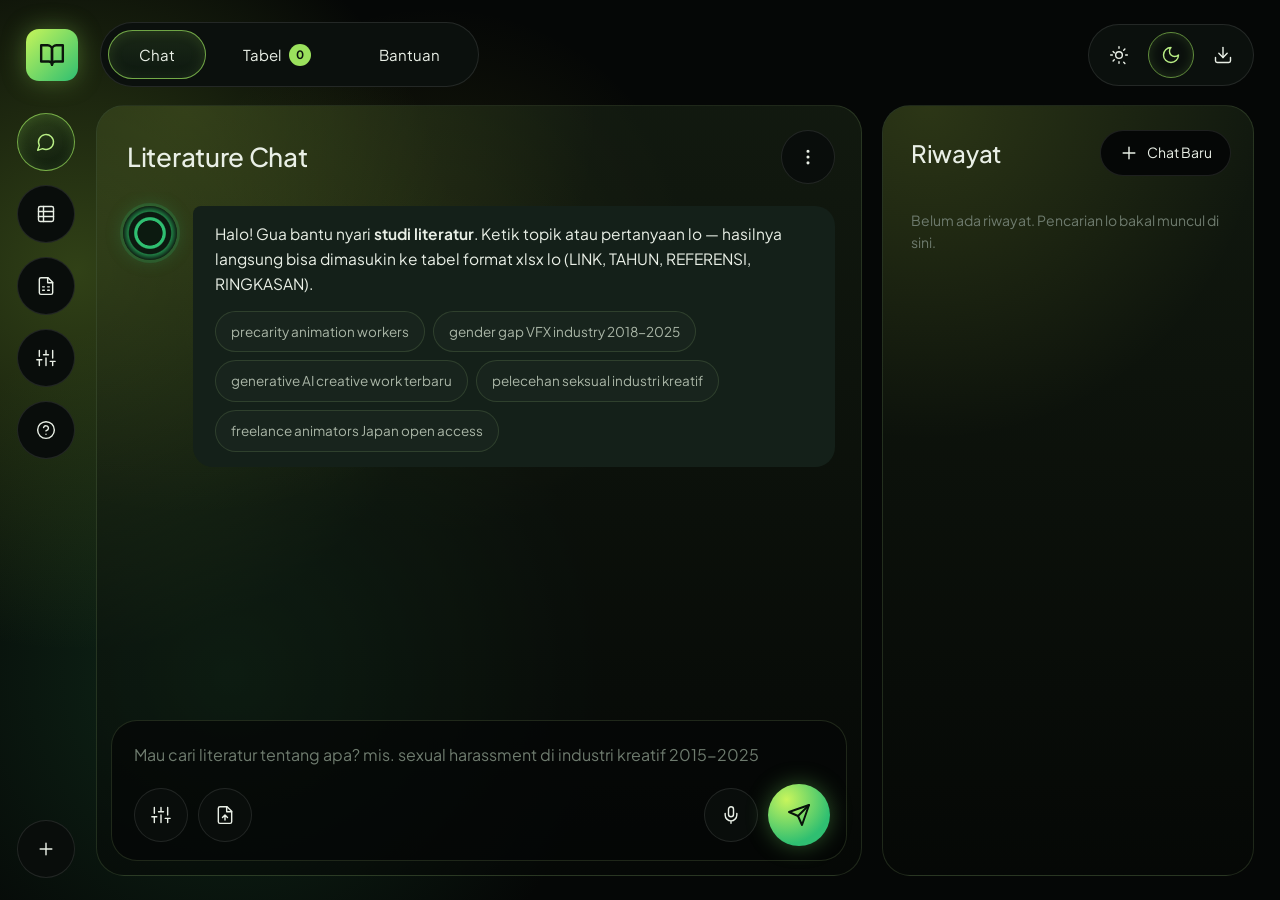
==== index.html @ fbb02810 "Literature Chat: pencari studi literatur ala chatbot Cari jurnal lewat OpenAlex/Crossref, auto-forma" ====
<!DOCTYPE html>
<html lang="id">
<head>
<meta charset="utf-8">
<meta name="viewport" content="width=device-width, initial-scale=1">
<title>Literature Chat</title>
<link rel="preconnect" href="https://fonts.googleapis.com">
<link rel="preconnect" href="https://fonts.gstatic.com" crossorigin>
<link href="https://fonts.googleapis.com/css2?family=Plus+Jakarta+Sans:wght@400;500;600;700&display=swap" rel="stylesheet">
<link rel="stylesheet" href="style.css">
</head>
<body>
<div class="frame">

  <!-- ===== top bar ===== -->
  <header class="top">
    <div class="logo" title="Literature Chat"><i data-i="book"></i></div>
    <nav class="pills">
      <button data-view="chat" class="on">Chat</button>
      <button data-view="tabel">Tabel <span class="badge" id="cnt">0</span></button>
      <button data-view="bantuan">Bantuan</button>
    </nav>
    <div class="tray">
      <button class="ib" id="lightBtn" title="Tema terang"><i data-i="sun"></i></button>
      <button class="ib" id="darkBtn" title="Tema gelap"><i data-i="moon"></i></button>
      <button class="ib only-narrow" id="histBtn" title="Riwayat"><i data-i="history"></i></button>
      <button class="ib hide-sm" id="topXlsx" title="Download tabel (.xlsx)"><i data-i="download"></i></button>
    </div>
  </header>

  <!-- ===== rail kiri ===== -->
  <aside class="rail">
    <button class="ib on" data-view="chat" title="Chat"><i data-i="chat"></i></button>
    <button class="ib" data-view="tabel" title="Tabel format xlsx"><i data-i="table"></i></button>
    <button class="ib" id="railXlsx" title="Download .xlsx"><i data-i="sheet"></i></button>
    <button class="ib" id="railFilter" title="Filter pencarian"><i data-i="sliders"></i></button>
    <button class="ib" data-view="bantuan" title="Bantuan"><i data-i="help"></i></button>
    <div class="grow"></div>
    <button class="ib" id="railNew" title="Chat baru"><i data-i="plus"></i></button>
  </aside>

  <!-- ===== CHAT ===== -->
  <section class="view view-chat on" id="view-chat">
    <div class="panel chat">
      <div class="phead">
        <h2>Literature Chat</h2>
        <button class="ib" id="menuBtn" title="Chat baru"><i data-i="more"></i></button>
      </div>
      <div class="msgs" id="msgs"></div>

      <div class="chatwrap">
        <div class="pop" id="pop" hidden>
          <h3>Filter pencarian</h3>
          <div class="grid2">
            <label class="fld"><span>Tahun dari</span><input type="number" id="y1" placeholder="mis. 2015" min="1800" max="2100"></label>
            <label class="fld"><span>Tahun s/d</span><input type="number" id="y2" placeholder="mis. 2026" min="1800" max="2100"></label>
            <label class="fld"><span>Urutkan</span>
              <select id="sort">
                <option value="relevance">Paling relevan</option>
                <option value="cited">Paling banyak disitasi</option>
                <option value="newest">Paling baru</option>
              </select></label>
            <label class="fld"><span>Sumber data</span>
              <select id="src">
                <option value="openalex">OpenAlex</option>
                <option value="crossref">Crossref</option>
              </select></label>
          </div>
          <label class="chk"><input type="checkbox" id="oaOnly"> Hanya open access (bisa dibaca gratis)</label>
          <label class="chk"><input type="checkbox" id="artOnly" checked> Hanya artikel jurnal</label>
          <label class="fld" style="margin-top:14px"><span>OpenAlex API key (opsional)</span>
            <input type="text" id="apiKey" placeholder="tempel key dari openalex.org/settings/api" autocomplete="off"></label>
          <p class="note">Filter ini jadi default. Lo juga bisa nulis langsung di chat, mis. “2018-2024”, “open access”, “terbaru”.</p>
        </div>

        <form class="composer" id="composer" autocomplete="off">
          <textarea id="input" rows="1" placeholder="Mau cari literatur tentang apa? mis. sexual harassment di industri kreatif 2015-2025"></textarea>
          <div class="crow">
            <button type="button" class="ib" id="filterBtn" title="Filter"><i data-i="sliders"></i></button>
            <button type="button" class="ib" id="importBtn" title="Impor entri dari file xlsx lama"><i data-i="upload"></i></button>
            <div class="chips" id="chips"></div>
            <button type="button" class="ib" id="micBtn" title="Ngomong (voice input)"><i data-i="mic"></i></button>
            <button type="submit" class="send" id="sendBtn" title="Kirim"><i data-i="send"></i></button>
          </div>
        </form>
      </div>
    </div>

    <aside class="panel history" id="history">
      <div class="phead">
        <h2>Riwayat</h2>
        <button class="newchat" id="newChatBtn"><i data-i="plus"></i> Chat Baru</button>
        <button class="ib sm only-narrow" id="histClose" title="Tutup" style="margin-left:6px"><i data-i="x"></i></button>
      </div>
      <div class="hlist" id="hlist"></div>
    </aside>
  </section>

  <!-- ===== TABEL ===== -->
  <section class="view view-tabel" id="view-tabel">
    <div class="panel">
      <div class="phead">
        <h2>Tabel format xlsx</h2>
        <span class="sub">NO · LINK · TAHUN · REFERENSI · RINGKASAN</span>
      </div>
      <div class="tbar">
        <label class="fld"><span>Format referensi</span>
          <select id="style">
            <option value="apa">APA 7</option>
            <option value="ieee">IEEE</option>
            <option value="mla">MLA 9</option>
            <option value="harvard">Harvard</option>
            <option value="vancouver">Vancouver</option>
          </select></label>
        <label class="fld"><span>Urutan baris</span>
          <select id="sortTable">
            <option value="added">Urutan ditambahkan</option>
            <option value="az">Alfabetis penulis</option>
            <option value="year">Tahun terbaru</option>
          </select></label>
        <div class="sp"></div>
        <button class="pbtn go" id="xlsxBtn"><i data-i="download"></i> Download .xlsx</button>
        <button class="pbtn" id="tsvBtn"><i data-i="copy"></i> Copy ke Excel</button>
        <button class="pbtn" id="csvBtn">CSV</button>
        <button class="pbtn" id="docBtn">Word</button>
        <button class="pbtn danger" id="clearBtn"><i data-i="trash"></i> Kosongkan</button>
      </div>
      <div class="stats" id="tStats"></div>
      <div class="tscroll">
        <div class="tablewrap" id="tableWrap"></div>
        <div class="secth"><h3>Daftar pustaka</h3><div class="ln"></div>
          <button class="pbtn" id="copyBiblioBtn"><i data-i="copy"></i> Copy</button></div>
        <div class="biblio" id="biblio"></div>
      </div>
    </div>
  </section>

  <!-- ===== BANTUAN ===== -->
  <section class="view view-bantuan" id="view-bantuan">
    <div class="panel">
      <div class="phead"><h2>Cara pakai</h2></div>
      <div class="help">
        <h3>1. Tanya kayak ngobrol</h3>
        <p>Ketik topik di chat. Bot nyari jurnal beneran di OpenAlex / Crossref dan nampilin hasilnya sebagai kartu.</p>
        <ul>
          <li><code>precarity animation workers</code></li>
          <li><code>gender gap VFX industry 2018-2025 open access</code></li>
          <li><code>generative AI creative work terbaru</code></li>
          <li><code>sexual harassment creative industries paling banyak disitasi</code></li>
        </ul>
        <h3>2. Filter langsung di kalimat</h3>
        <ul>
          <li>Tahun: <code>2018-2024</code>, <code>dari 2015</code>, <code>sebelum 2020</code>, <code>5 tahun terakhir</code></li>
          <li>Akses: <code>open access</code> / <code>gratis</code></li>
          <li>Urutan: <code>terbaru</code>, <code>paling banyak disitasi</code> / <code>populer</code></li>
          <li>Sumber: <code>pakai crossref</code></li>
        </ul>
        <h3>3. Masukin ke tabel</h3>
        <p>Klik <b>+ Tabel</b> di kartu, atau ikon “tambah semua” di bawah balasan bot. Tabel otomatis berformat kolom xlsx lo (NO, LINK, TAHUN, REFERENSI, RINGKASAN). RINGKASAN diisi draft dari abstrak (masih bahasa Inggris) — klik selnya buat edit.</p>
        <h3>4. Export</h3>
        <p>Tab <b>Tabel</b> → <b>Download .xlsx</b>, atau <b>Copy ke Excel</b> lalu paste ke file lama lo. Bisa juga ketik <code>download</code> di chat.</p>
        <h3>Catatan</h3>
        <p>Kata kunci bahasa Inggris biasanya dapet hasil jauh lebih banyak. Semua data (tabel &amp; riwayat) disimpan di browser ini saja.</p>
      </div>
    </div>
  </section>
</div>

<div id="modalRoot"></div>
<script src="core.js"></script>
<script src="ui.js"></script>
</body>
</html>
---- style.css ----
/* ================= tema ================= */
:root {
  --page: #33493b;
  --frame: #050706;
  --bezel: rgba(255, 255, 255, .13);
  --ink: #e9efe6;
  --ink-2: #aab6a7;
  --ink-3: #6e7b6e;
  --line: rgba(170, 210, 130, .16);
  --line-2: rgba(255, 255, 255, .1);
  --panel: linear-gradient(180deg, rgba(28, 40, 24, .55), rgba(6, 9, 7, .55));
  --surface: #0b100d;
  --surface-2: #121a15;
  --bubble-bot: #142019;
  --bubble-user: linear-gradient(95deg, #2c5c3a 0%, #4d5e22 100%);
  --bubble-user-ink: #eaf3e3;
  --btn: #090d0b;
  --accent: #9be15d;
  --accent-2: #2fbf71;
  --accent-ink: #b9ee85;
  --glow-1: rgba(120, 160, 50, .38);
  --glow-2: rgba(40, 120, 70, .30);
  --warn: #e0b46a;
  --danger: #e2786c;
  --shadow: 0 30px 80px rgba(0, 0, 0, .45);
  --font: "Plus Jakarta Sans", "Segoe UI", -apple-system, Roboto, sans-serif;
  --mono: ui-monospace, "Cascadia Mono", Consolas, monospace;
  color-scheme: dark;
}
:root[data-theme="light"] {
  --page: #c9d8c8;
  --frame: #f3f6f1;
  --bezel: rgba(255, 255, 255, .7);
  --ink: #17211a;
  --ink-2: #4f5d51;
  --ink-3: #85918a;
  --line: rgba(60, 110, 50, .16);
  --line-2: rgba(0, 0, 0, .09);
  --panel: linear-gradient(180deg, rgba(232, 242, 222, .9), rgba(255, 255, 255, .85));
  --surface: #ffffff;
  --surface-2: #eef3ea;
  --bubble-bot: #e7efe2;
  --bubble-user: linear-gradient(95deg, #2f6b42 0%, #5d6f22 100%);
  --bubble-user-ink: #f4fbef;
  --btn: #ffffff;
  --accent: #4f9b1c;
  --accent-2: #1f9a58;
  --accent-ink: #3c7d14;
  --glow-1: rgba(160, 200, 90, .35);
  --glow-2: rgba(80, 170, 110, .22);
  --shadow: 0 30px 80px rgba(30, 60, 30, .18);
  color-scheme: light;
}

* { box-sizing: border-box; }
html, body { margin: 0; height: 100%; }
body {
  font-family: var(--font); color: var(--ink); font-size: 15px; line-height: 1.55;
  -webkit-font-smoothing: antialiased;
  background:
    repeating-linear-gradient(90deg, rgba(255,255,255,.035) 0 90px, transparent 90px 180px),
    radial-gradient(circle at 20% 0%, #6e8f5c 0%, transparent 45%),
    radial-gradient(circle at 90% 100%, #6f9a83 0%, transparent 45%),
    var(--page);
  overflow: hidden;
}
button { font: inherit; color: inherit; }
a { color: var(--accent-ink); }
svg.i { width: 20px; height: 20px; fill: none; stroke: currentColor; stroke-width: 1.7; stroke-linecap: round; stroke-linejoin: round; flex: none; }

/* ================= frame ================= */
.frame {
  position: relative; margin: 0; width: 100%; height: 100vh; height: 100dvh;
  background: var(--frame); overflow: hidden;
  display: grid; grid-template-columns: 92px minmax(0, 1fr); grid-template-rows: auto minmax(0, 1fr);
}
.frame::before {
  content: ""; position: absolute; inset: 0; pointer-events: none;
  background:
    radial-gradient(circle at 6% 30%, var(--glow-1), transparent 28%),
    radial-gradient(circle at 18% 75%, var(--glow-2), transparent 30%),
    radial-gradient(circle at 34% 30%, rgba(150, 160, 40, .14), transparent 25%);
}
.frame > * { position: relative; }

/* ================= top bar ================= */
.top { grid-column: 1 / -1; display: flex; align-items: center; gap: 22px; padding: 22px 26px 18px 22px; }
.logo {
  width: 52px; height: 52px; border-radius: 13px; display: grid; place-items: center; margin-left: 4px;
  background: linear-gradient(135deg, #c6f55a, #2fbf71); color: #0b140c; flex: none;
  box-shadow: 0 0 24px rgba(155, 225, 93, .35);
}
.logo svg.i { width: 26px; height: 26px; stroke-width: 2.2; }
.pills, .tray {
  display: flex; gap: 6px; padding: 7px; border-radius: 99px;
  background: var(--surface); border: 1px solid var(--line-2);
}
.pills button {
  border: 1px solid transparent; background: transparent; cursor: pointer;
  padding: 12px 30px; border-radius: 99px; color: var(--ink); font-size: 15px; display: flex; align-items: center; gap: 8px;
}
.pills button:hover { background: var(--surface-2); }
.pills button.on {
  border-color: color-mix(in srgb, var(--accent) 70%, transparent);
  background: linear-gradient(180deg, rgba(120, 190, 80, .14), rgba(40, 90, 50, .1));
  box-shadow: inset 0 0 14px rgba(155, 225, 93, .12);
}
.badge {
  min-width: 22px; height: 22px; padding: 0 6px; border-radius: 99px; font-size: 11.5px; font-weight: 700;
  display: inline-grid; place-items: center; background: var(--accent); color: #0b140c;
}
.tray { margin-left: auto; }
.ib {
  width: 46px; height: 46px; border-radius: 50%; display: grid; place-items: center; cursor: pointer;
  border: 1px solid var(--line-2); background: var(--btn); color: var(--ink); transition: .15s;
}
.ib:hover { border-color: color-mix(in srgb, var(--accent) 55%, transparent); color: var(--accent-ink); }
.ib.on { border-color: color-mix(in srgb, var(--accent) 70%, transparent); color: var(--accent-ink); box-shadow: inset 0 0 12px rgba(155,225,93,.15); }
.tray .ib { border-color: transparent; background: transparent; }
.tray .ib.on { border-color: color-mix(in srgb, var(--accent) 60%, transparent); }
.ib.sm { width: 40px; height: 40px; }
.ib.sm svg.i { width: 18px; height: 18px; }
.only-narrow { display: none !important; }

/* ================= rail ================= */
.rail { display: flex; flex-direction: column; align-items: center; gap: 14px; padding: 8px 0 22px; }
.rail .ib { width: 58px; height: 58px; }
.rail .ib.on { background: linear-gradient(160deg, rgba(120, 190, 80, .18), rgba(10, 20, 12, .9)); }
.rail .grow { flex: 1; }

/* ================= views ================= */
.view { display: none; min-height: 0; padding: 0 26px 24px 4px; }
.view.on { display: grid; }
.view-chat { grid-template-columns: minmax(0, 1fr) 372px; gap: 20px; }
.view-tabel, .view-bantuan { grid-template-columns: minmax(0, 1fr); }

.panel {
  min-height: 0; display: flex; flex-direction: column; border-radius: 28px;
  border: 1px solid var(--line); background: var(--panel); position: relative; overflow: hidden;
}
.panel::before {
  content: ""; position: absolute; inset: 0; pointer-events: none;
  background: radial-gradient(circle at 12% 0%, rgba(150, 170, 50, .2), transparent 40%);
}
.panel > * { position: relative; }
.phead { display: flex; align-items: center; gap: 12px; padding: 24px 26px 8px 30px; }
.phead h2 { margin: 0; font-size: 26px; font-weight: 500; letter-spacing: -.3px; }
.phead .sub { color: var(--ink-3); font-size: 13px; }
.phead .ib { margin-left: auto; width: 54px; height: 54px; }

/* ================= chat ================= */
.msgs { flex: 1; min-height: 0; overflow-y: auto; padding: 14px 26px 20px 26px; scroll-behavior: smooth; }
.msgs::-webkit-scrollbar, .hlist::-webkit-scrollbar, .tscroll::-webkit-scrollbar { width: 8px; }
.msgs::-webkit-scrollbar-thumb, .hlist::-webkit-scrollbar-thumb, .tscroll::-webkit-scrollbar-thumb { background: var(--line-2); border-radius: 9px; }

.m { display: flex; gap: 16px; margin: 0 0 26px; align-items: flex-start; }
.m.user { justify-content: flex-end; }
.ava {
  width: 54px; height: 54px; border-radius: 50%; flex: none; display: grid; place-items: center;
  background: radial-gradient(circle, #0c1a10 32%, #2fbf71 34%, #2fbf71 40%, #0c1a10 43%, #0c1a10 54%, #1f7a42 57%, #0f2416 70%);
  box-shadow: 0 0 0 3px rgba(47, 191, 113, .18), 0 0 18px rgba(47, 191, 113, .25);
}
.ava.me { background: linear-gradient(135deg, #3c6b47, #6b7a2a); box-shadow: 0 0 0 3px rgba(155,225,93,.18); color: #eef6e6; }
.ava.me svg.i { width: 24px; height: 24px; }
.body { min-width: 0; max-width: min(820px, 100%); }
.m.user .body { display: flex; justify-content: flex-end; }
.bub { padding: 15px 22px; border-radius: 20px; font-size: 15.5px; line-height: 1.62; }
.m.bot .bub { background: var(--bubble-bot); color: var(--ink); border-top-left-radius: 8px; }
.m.user .bub { background: var(--bubble-user); color: var(--bubble-user-ink); border-top-right-radius: 8px; max-width: 640px; }
.bub b { font-weight: 650; }
.bub .fl { display: flex; flex-wrap: wrap; gap: 6px; margin-top: 10px; }
.tag {
  display: inline-flex; align-items: center; gap: 5px; padding: 3px 10px; border-radius: 99px; font-size: 12px;
  border: 1px solid var(--line-2); color: var(--ink-2); background: rgba(255,255,255,.03); white-space: nowrap;
}
.tag.g { color: var(--accent-ink); border-color: color-mix(in srgb, var(--accent) 35%, transparent); }
.tag.w { color: var(--warn); border-color: color-mix(in srgb, var(--warn) 35%, transparent); }

.acts { display: flex; gap: 10px; margin-top: 14px; flex-wrap: wrap; }
.acts .ib { width: 46px; height: 46px; }

.sugg { display: flex; flex-wrap: wrap; gap: 8px; margin-top: 14px; }
.sugg button {
  border: 1px solid var(--line); background: rgba(255,255,255,.02); color: var(--ink-2); cursor: pointer;
  padding: 9px 15px; border-radius: 99px; font-size: 13.5px; text-align: left;
}
.sugg button:hover { color: var(--accent-ink); border-color: color-mix(in srgb, var(--accent) 50%, transparent); }

.dots { display: inline-flex; gap: 5px; padding: 4px 0; }
.dots i { width: 8px; height: 8px; border-radius: 50%; background: var(--accent); opacity: .3; animation: blink 1.2s infinite; }
.dots i:nth-child(2) { animation-delay: .2s; } .dots i:nth-child(3) { animation-delay: .4s; }
@keyframes blink { 40% { opacity: 1; transform: translateY(-3px); } }

/* kartu jurnal */
.cards { display: flex; flex-direction: column; gap: 10px; margin-top: 12px; }
.card {
  border: 1px solid var(--line); border-radius: 18px; padding: 15px 18px 14px;
  background: color-mix(in srgb, var(--surface) 75%, transparent);
  display: grid; grid-template-columns: 30px minmax(0, 1fr); gap: 4px 12px;
}
.card .n { color: var(--ink-3); font-size: 13px; font-variant-numeric: tabular-nums; padding-top: 2px; }
.card h4 { margin: 0; font-size: 15.5px; font-weight: 600; line-height: 1.4; }
.card h4 a { color: var(--ink); text-decoration: none; }
.card h4 a:hover { color: var(--accent-ink); }
.card .meta { grid-column: 2; font-size: 13px; color: var(--ink-2); }
.card .meta em { font-style: normal; color: var(--ink); }
.card .row { grid-column: 2; display: flex; flex-wrap: wrap; gap: 6px; margin-top: 6px; align-items: center; }
.card .abs { grid-column: 2; font-size: 13.5px; color: var(--ink-2); margin: 6px 0 0; cursor: pointer; }
.card .abs.clamp { display: -webkit-box; -webkit-line-clamp: 2; -webkit-box-orient: vertical; overflow: hidden; }
.card .cbtns { grid-column: 2; display: flex; gap: 8px; margin-top: 10px; flex-wrap: wrap; }

.pbtn {
  display: inline-flex; align-items: center; gap: 7px; cursor: pointer; white-space: nowrap;
  border: 1px solid var(--line-2); background: var(--btn); color: var(--ink);
  padding: 8px 14px; border-radius: 99px; font-size: 13px; font-weight: 500;
}
.pbtn svg.i { width: 16px; height: 16px; }
.pbtn:hover:not(:disabled) { border-color: color-mix(in srgb, var(--accent) 55%, transparent); color: var(--accent-ink); }
.pbtn.go { background: linear-gradient(135deg, #b6f04a, #2fbf71); color: #0a140c; border-color: transparent; font-weight: 650; }
.pbtn.go:hover:not(:disabled) { color: #0a140c; filter: brightness(1.06); }
.pbtn.done { color: var(--accent-ink); border-color: color-mix(in srgb, var(--accent) 40%, transparent); }
.pbtn:disabled { opacity: .55; cursor: default; }
.pbtn.danger { color: var(--danger); }
.more { margin-top: 10px; }

/* ================= composer ================= */
.composer {
  margin: 0 14px 14px; border: 1px solid var(--line); border-radius: 26px;
  background: color-mix(in srgb, var(--frame) 70%, transparent); padding: 16px 16px 14px 22px;
}
.composer textarea {
  width: 100%; resize: none; border: 0; outline: 0; background: transparent; color: var(--ink);
  font: inherit; font-size: 16px; line-height: 1.5; min-height: 28px; max-height: 160px; padding: 6px 0 0;
}
.composer textarea::placeholder { color: var(--ink-3); }
.crow { display: flex; align-items: center; gap: 10px; margin-top: 12px; }
.crow .ib { width: 54px; height: 54px; }
.crow .chips { display: flex; gap: 6px; flex-wrap: wrap; min-width: 0; flex: 1; }
.send {
  width: 62px; height: 62px; border-radius: 50%; border: 0; cursor: pointer; display: grid; place-items: center;
  background: radial-gradient(circle at 30% 25%, #c8f55c, #2fbf71 70%); color: #08130b;
  box-shadow: 0 0 22px rgba(120, 220, 100, .35);
}
.send svg.i { width: 24px; height: 24px; stroke-width: 2; }
.send:disabled { opacity: .5; cursor: default; }
.ib.rec { color: #fff; background: #b8463a; border-color: #b8463a; animation: pulse 1.2s infinite; }
@keyframes pulse { 50% { box-shadow: 0 0 0 8px rgba(184, 70, 58, .2); } }

/* popover filter */
.pop {
  position: absolute; bottom: calc(100% + 10px); left: 14px; width: min(460px, calc(100% - 28px)); z-index: 30;
  background: var(--surface); border: 1px solid var(--line); border-radius: 20px; padding: 18px; box-shadow: var(--shadow);
}
.pop h3 { margin: 0 0 12px; font-size: 15px; font-weight: 600; }
.grid2 { display: grid; grid-template-columns: 1fr 1fr; gap: 12px; }
.fld { display: flex; flex-direction: column; gap: 5px; }
.fld > span { font-size: 11.5px; font-weight: 600; letter-spacing: .05em; text-transform: uppercase; color: var(--ink-3); }
.chk { display: flex; align-items: center; gap: 8px; font-size: 14px; color: var(--ink-2); margin-top: 10px; cursor: pointer; }
.chk input { accent-color: var(--accent-2); width: 16px; height: 16px; }
input[type="text"], input[type="number"], select, .modal textarea {
  width: 100%; padding: 10px 12px; border-radius: 12px; border: 1px solid var(--line-2);
  background: var(--frame); color: var(--ink); font: inherit; font-size: 14px;
}
input:focus, select:focus, .modal textarea:focus { outline: 2px solid color-mix(in srgb, var(--accent) 60%, transparent); outline-offset: -1px; }
.note { font-size: 12.5px; color: var(--ink-3); margin: 8px 0 0; }
.chatwrap { position: relative; }

/* ================= riwayat ================= */
.history .phead { padding: 24px 22px 8px 28px; }
.history .phead h2 { font-size: 24px; }
.newchat {
  margin-left: auto; display: inline-flex; align-items: center; gap: 8px; cursor: pointer; white-space: nowrap;
  border: 1px solid var(--line-2); background: var(--frame); color: var(--ink); padding: 11px 18px; border-radius: 99px; font-size: 14px;
}
.newchat:hover { border-color: color-mix(in srgb, var(--accent) 55%, transparent); }
.hlist { flex: 1; min-height: 0; overflow-y: auto; padding: 6px 22px 22px 28px; }
.hgroup { color: var(--ink-2); font-size: 15px; margin: 18px 0 12px; }
.hitem {
  width: 100%; display: flex; align-items: center; gap: 14px; text-align: left; cursor: pointer;
  border: 1px solid var(--line); background: color-mix(in srgb, var(--surface) 60%, transparent);
  border-radius: 20px; padding: 14px 16px; margin-bottom: 10px; color: var(--ink);
}
.hitem:hover, .hitem.on { border-color: color-mix(in srgb, var(--accent) 45%, transparent); background: linear-gradient(90deg, rgba(120,190,80,.1), transparent); }
.hitem .hic { width: 40px; height: 40px; border-radius: 50%; display: grid; place-items: center; border: 1px solid var(--line-2); flex: none; }
.hitem .hic svg.i { width: 18px; height: 18px; }
.hitem .ht { min-width: 0; flex: 1; }
.hitem .ht div { white-space: nowrap; overflow: hidden; text-overflow: ellipsis; font-size: 14.5px; }
.hitem .ht small { color: var(--ink-3); font-size: 12px; }
.hitem .hdel { opacity: 0; border: 0; background: transparent; cursor: pointer; color: var(--ink-3); padding: 4px; }
.hitem:hover .hdel { opacity: 1; }
.hitem .hdel:hover { color: var(--danger); }
.hempty { color: var(--ink-3); font-size: 14px; padding: 20px 0; }

/* ================= tabel ================= */
.tbar { display: flex; flex-wrap: wrap; align-items: flex-end; gap: 10px; padding: 6px 28px 14px 30px; }
.tbar .fld { width: 170px; }
.tbar .sp { flex: 1; }
.stats { display: grid; grid-template-columns: repeat(5, minmax(0, 1fr)); gap: 10px; padding: 0 28px 14px 30px; }
.stat { border: 1px solid var(--line); border-radius: 16px; padding: 12px 16px; background: color-mix(in srgb, var(--surface) 60%, transparent); }
.stat .v { font-size: 22px; font-weight: 650; font-variant-numeric: tabular-nums; }
.stat .k { font-size: 12px; color: var(--ink-3); }
.tscroll { flex: 1; min-height: 0; overflow: auto; padding: 0 28px 24px 30px; }
.tablewrap { border: 1px solid var(--line); border-radius: 18px; overflow: auto; background: color-mix(in srgb, var(--surface) 70%, transparent); }
table { border-collapse: collapse; width: 100%; font-size: 13.5px; }
th, td { text-align: left; padding: 11px 14px; border-bottom: 1px solid var(--line-2); vertical-align: top; }
th { font-size: 11.5px; letter-spacing: .06em; color: var(--ink-3); font-weight: 600; background: var(--surface-2); position: sticky; top: 0; z-index: 1; }
tr:last-child td { border-bottom: 0; }
tbody tr:hover { background: rgba(155, 225, 93, .04); }
td.num { color: var(--ink-3); width: 40px; }
.cellref { max-width: 440px; }
.cellsum { max-width: 460px; color: var(--ink-2); }
.trunc3 { display: -webkit-box; -webkit-line-clamp: 3; -webkit-box-orient: vertical; overflow: hidden; }
td a { color: var(--accent-ink); text-decoration: none; }
button.btn { border: 1px solid var(--line-2); background: var(--btn); color: var(--ink); border-radius: 99px; padding: 5px 11px; cursor: pointer; }
button.btn.danger { color: var(--danger); }
.secth { display: flex; align-items: center; gap: 12px; margin: 22px 0 12px; }
.secth h3 { margin: 0; font-size: 17px; font-weight: 600; }
.secth .ln { flex: 1; height: 1px; background: var(--line); }
.secth .muted { font-size: 12.5px; color: var(--ink-3); }
.biblio { border: 1px solid var(--line); border-radius: 18px; padding: 18px 22px; background: color-mix(in srgb, var(--surface) 70%, transparent); }
.biblio ol { margin: 0; padding: 0; list-style: none; counter-reset: b; }
.biblio li { padding-left: 2.2em; text-indent: -2.2em; margin-bottom: 11px; font-size: 14px; }
.biblio.numbered li { counter-increment: b; }
.biblio.numbered li::before { content: "[" counter(b) "] "; color: var(--ink-3); }
.empty { text-align: center; padding: 46px 20px; color: var(--ink-3); }
.empty h3 { color: var(--ink-2); font-weight: 500; margin: 0 0 6px; }
.muted { color: var(--ink-3); }

/* ================= bantuan ================= */
.help { overflow-y: auto; padding: 6px 30px 30px; max-width: 860px; }
.help h3 { font-size: 17px; margin: 24px 0 8px; font-weight: 600; }
.help p, .help li { color: var(--ink-2); }
.help code { font-family: var(--mono); font-size: 13px; background: var(--surface-2); padding: 2px 7px; border-radius: 6px; color: var(--ink); }

/* ================= modal & toast ================= */
.backdrop { position: fixed; inset: 0; background: rgba(0, 0, 0, .55); display: flex; align-items: flex-start; justify-content: center; padding: 50px 16px; z-index: 100; overflow-y: auto; }
.modal { background: var(--surface); border: 1px solid var(--line); border-radius: 22px; width: 100%; max-width: 680px; padding: 22px; }
.modal h2 { margin: 0 0 14px; font-size: 18px; font-weight: 600; }
.modal .fld { margin-bottom: 12px; }
.modal label.fl { font-size: 11.5px; font-weight: 600; letter-spacing: .05em; text-transform: uppercase; color: var(--ink-3); }
.modal textarea { min-height: 170px; resize: vertical; line-height: 1.5; }
.modal-acts { display: flex; gap: 8px; justify-content: flex-end; margin-top: 16px; }
.modal .btn { padding: 9px 16px; }
.modal .btn.primary { background: linear-gradient(135deg, #b6f04a, #2fbf71); color: #0a140c; border-color: transparent; font-weight: 650; }
.toast {
  position: fixed; bottom: 40px; left: 50%; transform: translateX(-50%); z-index: 200;
  background: var(--ink); color: var(--frame); padding: 11px 20px; border-radius: 99px; font-size: 14px; font-weight: 500;
  box-shadow: 0 8px 26px rgba(0, 0, 0, .35);
}

/* ================= responsif ================= */
@media (max-width: 1180px) {
  .view-chat { grid-template-columns: minmax(0, 1fr); }
  .history { display: none; }
  .history.open {
    display: flex; position: fixed; z-index: 60; right: 14px; top: 14px; bottom: 14px; width: min(380px, calc(100vw - 28px));
    background: var(--frame); box-shadow: var(--shadow);
  }
  .only-narrow { display: grid !important; }
  .stats { grid-template-columns: repeat(3, minmax(0, 1fr)); }
}
@media (max-width: 760px) {
  body { overflow: auto; }
  .frame { grid-template-columns: minmax(0, 1fr); }
  .rail { display: none; }
  .top { padding: 12px 12px 10px; gap: 10px; }
  .logo { width: 42px; height: 42px; }
  .pills { padding: 4px; }
  .pills button { padding: 9px 14px; font-size: 14px; }
  .pills button[data-view="bantuan"] { display: none; }
  .tray { padding: 4px; gap: 2px; }
  .tray .ib { width: 38px; height: 38px; }
  .tray .hide-sm { display: none; }
  .view { padding: 0 8px 8px; }
  .phead { padding: 16px 16px 6px 18px; }
  .phead h2 { font-size: 20px; }
  .phead .ib { width: 42px; height: 42px; }
  .msgs { padding: 10px 12px 14px; }
  .m { gap: 10px; }
  .ava { width: 36px; height: 36px; }
  .m.user .ava { display: none; }
  .bub { padding: 12px 15px; font-size: 15px; }
  .card { grid-template-columns: minmax(0, 1fr); padding: 13px 14px; }
  .card .n { display: none; }
  .card .meta, .card .row, .card .abs, .card .cbtns { grid-column: 1; }
  .acts .ib { width: 40px; height: 40px; }
  .composer { margin: 0 6px 6px; padding: 12px 12px 10px 16px; border-radius: 22px; }
  .crow .ib { width: 44px; height: 44px; }
  .send { width: 50px; height: 50px; }
  .tbar, .stats, .tscroll { padding-left: 14px; padding-right: 14px; }
  .tbar .fld { width: calc(50% - 5px); }
  .stats { grid-template-columns: repeat(2, minmax(0, 1fr)); }
  .grid2 { grid-template-columns: 1fr; }
}
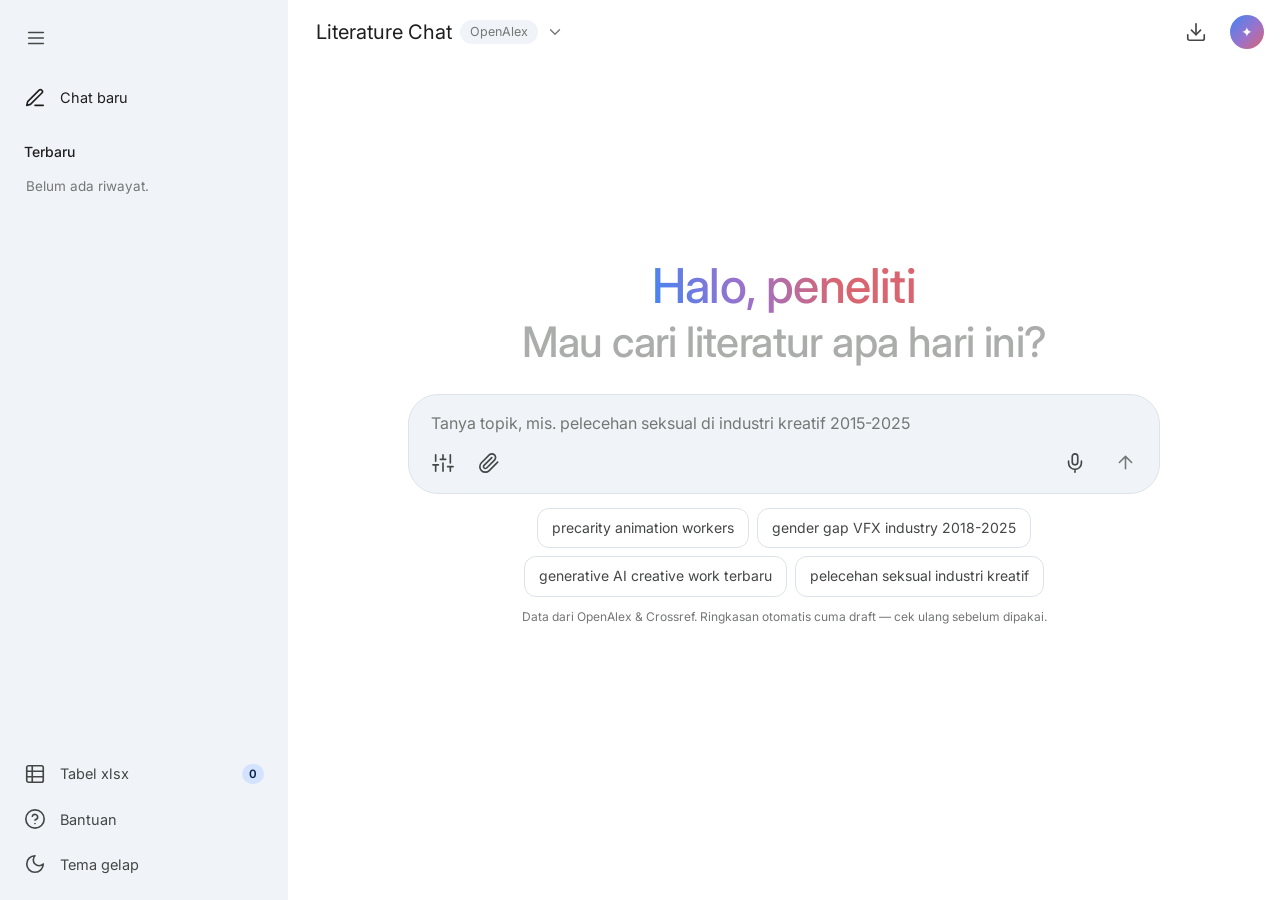
==== commit 8af7114f: "Tampilan ala Gemini + tombol muat semua hasil - Layout baru: sidebar riwayat bisa dilipat, sapaan di" ====
--- a/index.html
+++ b/index.html
@@ -2,151 +2,161 @@
 <html lang="id">
 <head>
 <meta charset="utf-8">
-<meta name="viewport" content="width=device-width, initial-scale=1">
+<meta name="viewport" content="width=device-width, initial-scale=1, viewport-fit=cover">
 <title>Literature Chat</title>
 <link rel="preconnect" href="https://fonts.googleapis.com">
 <link rel="preconnect" href="https://fonts.gstatic.com" crossorigin>
-<link href="https://fonts.googleapis.com/css2?family=Plus+Jakarta+Sans:wght@400;500;600;700&display=swap" rel="stylesheet">
+<link href="https://fonts.googleapis.com/css2?family=Google+Sans+Flex:opsz,wght@6..144,400;6..144,500;6..144,600&family=Inter:wght@400;500;600&display=swap" rel="stylesheet">
 <link rel="stylesheet" href="style.css">
 </head>
 <body>
-<div class="frame">
 
-  <!-- ===== top bar ===== -->
-  <header class="top">
-    <div class="logo" title="Literature Chat"><i data-i="book"></i></div>
-    <nav class="pills">
-      <button data-view="chat" class="on">Chat</button>
-      <button data-view="tabel">Tabel <span class="badge" id="cnt">0</span></button>
-      <button data-view="bantuan">Bantuan</button>
-    </nav>
-    <div class="tray">
-      <button class="ib" id="lightBtn" title="Tema terang"><i data-i="sun"></i></button>
-      <button class="ib" id="darkBtn" title="Tema gelap"><i data-i="moon"></i></button>
-      <button class="ib only-narrow" id="histBtn" title="Riwayat"><i data-i="history"></i></button>
-      <button class="ib hide-sm" id="topXlsx" title="Download tabel (.xlsx)"><i data-i="download"></i></button>
+<!-- gradient bersama untuk ikon ✦ -->
+<svg width="0" height="0" style="position:absolute" aria-hidden="true">
+  <defs>
+    <linearGradient id="sg" x1="0" y1="0" x2="1" y2="1">
+      <stop offset="0" stop-color="#4285f4"/><stop offset=".55" stop-color="#9b72cb"/><stop offset="1" stop-color="#d96570"/>
+    </linearGradient>
+  </defs>
+</svg>
+
+<div class="app" id="app">
+
+  <!-- ===== sidebar ===== -->
+  <aside class="side" id="side">
+    <div class="side-top">
+      <button class="ib" id="menuBtn" title="Buka/tutup menu"><i data-i="menu"></i></button>
     </div>
-  </header>
+    <button class="sitem newchat" id="newChatBtn" title="Chat baru"><i data-i="edit"></i><span>Chat baru</span></button>
 
-  <!-- ===== rail kiri ===== -->
-  <aside class="rail">
-    <button class="ib on" data-view="chat" title="Chat"><i data-i="chat"></i></button>
-    <button class="ib" data-view="tabel" title="Tabel format xlsx"><i data-i="table"></i></button>
-    <button class="ib" id="railXlsx" title="Download .xlsx"><i data-i="sheet"></i></button>
-    <button class="ib" id="railFilter" title="Filter pencarian"><i data-i="sliders"></i></button>
-    <button class="ib" data-view="bantuan" title="Bantuan"><i data-i="help"></i></button>
-    <div class="grow"></div>
-    <button class="ib" id="railNew" title="Chat baru"><i data-i="plus"></i></button>
-  </aside>
-
-  <!-- ===== CHAT ===== -->
-  <section class="view view-chat on" id="view-chat">
-    <div class="panel chat">
-      <div class="phead">
-        <h2>Literature Chat</h2>
-        <button class="ib" id="menuBtn" title="Chat baru"><i data-i="more"></i></button>
-      </div>
-      <div class="msgs" id="msgs"></div>
-
-      <div class="chatwrap">
-        <div class="pop" id="pop" hidden>
-          <h3>Filter pencarian</h3>
-          <div class="grid2">
-            <label class="fld"><span>Tahun dari</span><input type="number" id="y1" placeholder="mis. 2015" min="1800" max="2100"></label>
-            <label class="fld"><span>Tahun s/d</span><input type="number" id="y2" placeholder="mis. 2026" min="1800" max="2100"></label>
-            <label class="fld"><span>Urutkan</span>
-              <select id="sort">
-                <option value="relevance">Paling relevan</option>
-                <option value="cited">Paling banyak disitasi</option>
-                <option value="newest">Paling baru</option>
-              </select></label>
-            <label class="fld"><span>Sumber data</span>
-              <select id="src">
-                <option value="openalex">OpenAlex</option>
-                <option value="crossref">Crossref</option>
-              </select></label>
-          </div>
-          <label class="chk"><input type="checkbox" id="oaOnly"> Hanya open access (bisa dibaca gratis)</label>
-          <label class="chk"><input type="checkbox" id="artOnly" checked> Hanya artikel jurnal</label>
-          <label class="fld" style="margin-top:14px"><span>OpenAlex API key (opsional)</span>
-            <input type="text" id="apiKey" placeholder="tempel key dari openalex.org/settings/api" autocomplete="off"></label>
-          <p class="note">Filter ini jadi default. Lo juga bisa nulis langsung di chat, mis. “2018-2024”, “open access”, “terbaru”.</p>
-        </div>
-
-        <form class="composer" id="composer" autocomplete="off">
-          <textarea id="input" rows="1" placeholder="Mau cari literatur tentang apa? mis. sexual harassment di industri kreatif 2015-2025"></textarea>
-          <div class="crow">
-            <button type="button" class="ib" id="filterBtn" title="Filter"><i data-i="sliders"></i></button>
-            <button type="button" class="ib" id="importBtn" title="Impor entri dari file xlsx lama"><i data-i="upload"></i></button>
-            <div class="chips" id="chips"></div>
-            <button type="button" class="ib" id="micBtn" title="Ngomong (voice input)"><i data-i="mic"></i></button>
-            <button type="submit" class="send" id="sendBtn" title="Kirim"><i data-i="send"></i></button>
-          </div>
-        </form>
-      </div>
+    <div class="side-sec">
+      <div class="side-label">Terbaru</div>
+      <div id="hlist"></div>
     </div>
 
-    <aside class="panel history" id="history">
-      <div class="phead">
-        <h2>Riwayat</h2>
-        <button class="newchat" id="newChatBtn"><i data-i="plus"></i> Chat Baru</button>
-        <button class="ib sm only-narrow" id="histClose" title="Tutup" style="margin-left:6px"><i data-i="x"></i></button>
+    <div class="side-bottom">
+      <button class="sitem" data-view="tabel" title="Tabel xlsx"><i data-i="table"></i><span>Tabel xlsx</span><b class="badge" id="cnt">0</b></button>
+      <button class="sitem" data-view="bantuan" title="Bantuan"><i data-i="help"></i><span>Bantuan</span></button>
+      <button class="sitem" id="themeBtn" title="Ganti tema"><i data-i="moon"></i><span id="themeLbl">Tema gelap</span></button>
+    </div>
+  </aside>
+  <div class="scrim" id="scrim"></div>
+
+  <!-- ===== main ===== -->
+  <main class="main">
+    <header class="bar">
+      <button class="ib only-mobile" id="menuBtn2" title="Menu"><i data-i="menu"></i></button>
+      <button class="brand" id="brandBtn" title="Ganti sumber & filter">
+        Literature Chat <span class="srcpill" id="srcPill">OpenAlex</span><i data-i="down"></i>
+      </button>
+      <div class="bar-r">
+        <button class="ib" id="topXlsx" title="Download tabel (.xlsx)"><i data-i="download"></i></button>
+        <div class="me" title="Data lo cuma disimpan di browser ini">✦</div>
       </div>
-      <div class="hlist" id="hlist"></div>
-    </aside>
-  </section>
+    </header>
 
-  <!-- ===== TABEL ===== -->
-  <section class="view view-tabel" id="view-tabel">
-    <div class="panel">
-      <div class="phead">
-        <h2>Tabel format xlsx</h2>
-        <span class="sub">NO · LINK · TAHUN · REFERENSI · RINGKASAN</span>
+    <!-- CHAT -->
+    <section class="view view-chat on empty" id="view-chat">
+      <div class="scroll" id="scroll"><div class="col" id="msgs"></div></div>
+
+      <div class="dock">
+        <div class="col">
+          <div class="hero" id="hero">
+            <h1><span class="grad">Halo, peneliti</span></h1>
+            <p>Mau cari literatur apa hari ini?</p>
+          </div>
+
+          <div class="cwrap">
+            <div class="pop" id="pop" hidden>
+              <div class="pop-h">Filter pencarian <span class="muted">— jadi default tiap pencarian</span></div>
+              <div class="grid2">
+                <label class="fld"><span>Tahun dari</span><input type="number" id="y1" placeholder="mis. 2015" min="1800" max="2100"></label>
+                <label class="fld"><span>Tahun s/d</span><input type="number" id="y2" placeholder="mis. 2026" min="1800" max="2100"></label>
+                <label class="fld"><span>Urutkan</span>
+                  <select id="sort">
+                    <option value="relevance">Paling relevan</option>
+                    <option value="cited">Paling banyak disitasi</option>
+                    <option value="newest">Paling baru</option>
+                  </select></label>
+                <label class="fld"><span>Sumber data</span>
+                  <select id="src">
+                    <option value="openalex">OpenAlex</option>
+                    <option value="crossref">Crossref</option>
+                  </select></label>
+              </div>
+              <label class="chk"><input type="checkbox" id="oaOnly"> Hanya open access (bisa dibaca gratis)</label>
+              <label class="chk"><input type="checkbox" id="artOnly" checked> Hanya artikel jurnal</label>
+              <label class="fld" style="margin-top:14px"><span>OpenAlex API key (opsional)</span>
+                <input type="text" id="apiKey" placeholder="tempel key dari openalex.org/settings/api" autocomplete="off"></label>
+              <p class="note">Bisa juga langsung ditulis di chat: “2018-2024”, “open access”, “terbaru”, “paling banyak disitasi”.</p>
+            </div>
+
+            <form class="composer" id="composer" autocomplete="off">
+              <textarea id="input" rows="1" placeholder="Tanya topik, mis. pelecehan seksual di industri kreatif 2015-2025"></textarea>
+              <div class="crow">
+                <button type="button" class="ib" id="filterBtn" title="Filter"><i data-i="sliders"></i></button>
+                <button type="button" class="ib" id="importBtn" title="Impor file .xlsx lama"><i data-i="attach"></i></button>
+                <div class="chips" id="chips"></div>
+                <button type="button" class="ib" id="micBtn" title="Ngomong (voice input)"><i data-i="mic"></i></button>
+                <button type="submit" class="send" id="sendBtn" title="Kirim" disabled><i data-i="send"></i></button>
+              </div>
+            </form>
+          </div>
+
+          <div class="sugg" id="heroSugg"></div>
+          <p class="disc">Data dari OpenAlex &amp; Crossref. Ringkasan otomatis cuma draft — cek ulang sebelum dipakai.</p>
+        </div>
       </div>
-      <div class="tbar">
-        <label class="fld"><span>Format referensi</span>
-          <select id="style">
-            <option value="apa">APA 7</option>
-            <option value="ieee">IEEE</option>
-            <option value="mla">MLA 9</option>
-            <option value="harvard">Harvard</option>
-            <option value="vancouver">Vancouver</option>
-          </select></label>
-        <label class="fld"><span>Urutan baris</span>
-          <select id="sortTable">
-            <option value="added">Urutan ditambahkan</option>
-            <option value="az">Alfabetis penulis</option>
-            <option value="year">Tahun terbaru</option>
-          </select></label>
-        <div class="sp"></div>
-        <button class="pbtn go" id="xlsxBtn"><i data-i="download"></i> Download .xlsx</button>
-        <button class="pbtn" id="tsvBtn"><i data-i="copy"></i> Copy ke Excel</button>
-        <button class="pbtn" id="csvBtn">CSV</button>
-        <button class="pbtn" id="docBtn">Word</button>
-        <button class="pbtn danger" id="clearBtn"><i data-i="trash"></i> Kosongkan</button>
-      </div>
-      <div class="stats" id="tStats"></div>
-      <div class="tscroll">
+    </section>
+
+    <!-- TABEL -->
+    <section class="view view-tabel" id="view-tabel">
+      <div class="page">
+        <div class="page-h">
+          <h2>Tabel format xlsx</h2>
+          <p class="muted">NO · LINK · TAHUN · REFERENSI · RINGKASAN — klik sel ringkasan buat edit</p>
+        </div>
+        <div class="tbar">
+          <label class="fld"><span>Format referensi</span>
+            <select id="style">
+              <option value="apa">APA 7</option>
+              <option value="ieee">IEEE</option>
+              <option value="mla">MLA 9</option>
+              <option value="harvard">Harvard</option>
+              <option value="vancouver">Vancouver</option>
+            </select></label>
+          <label class="fld"><span>Urutan baris</span>
+            <select id="sortTable">
+              <option value="added">Urutan ditambahkan</option>
+              <option value="az">Alfabetis penulis</option>
+              <option value="year">Tahun terbaru</option>
+            </select></label>
+          <div class="sp"></div>
+          <button class="pbtn tonal" id="xlsxBtn"><i data-i="download"></i> Download .xlsx</button>
+          <button class="pbtn" id="tsvBtn"><i data-i="copy"></i> Copy ke Excel</button>
+          <button class="pbtn" id="csvBtn">CSV</button>
+          <button class="pbtn" id="docBtn">Word</button>
+          <button class="pbtn danger" id="clearBtn"><i data-i="trash"></i> Kosongkan</button>
+        </div>
+        <div class="stats" id="tStats"></div>
         <div class="tablewrap" id="tableWrap"></div>
         <div class="secth"><h3>Daftar pustaka</h3><div class="ln"></div>
           <button class="pbtn" id="copyBiblioBtn"><i data-i="copy"></i> Copy</button></div>
         <div class="biblio" id="biblio"></div>
       </div>
-    </div>
-  </section>
+    </section>
 
-  <!-- ===== BANTUAN ===== -->
-  <section class="view view-bantuan" id="view-bantuan">
-    <div class="panel">
-      <div class="phead"><h2>Cara pakai</h2></div>
-      <div class="help">
+    <!-- BANTUAN -->
+    <section class="view view-bantuan" id="view-bantuan">
+      <div class="page help">
+        <div class="page-h"><h2>Cara pakai</h2></div>
         <h3>1. Tanya kayak ngobrol</h3>
         <p>Ketik topik di chat. Bot nyari jurnal beneran di OpenAlex / Crossref dan nampilin hasilnya sebagai kartu.</p>
         <ul>
           <li><code>precarity animation workers</code></li>
           <li><code>gender gap VFX industry 2018-2025 open access</code></li>
           <li><code>generative AI creative work terbaru</code></li>
-          <li><code>sexual harassment creative industries paling banyak disitasi</code></li>
+          <li><code>pelecehan seksual industri kreatif paling banyak disitasi</code></li>
         </ul>
         <h3>2. Filter langsung di kalimat</h3>
         <ul>
@@ -156,14 +166,14 @@
           <li>Sumber: <code>pakai crossref</code></li>
         </ul>
         <h3>3. Masukin ke tabel</h3>
-        <p>Klik <b>+ Tabel</b> di kartu, atau ikon “tambah semua” di bawah balasan bot. Tabel otomatis berformat kolom xlsx lo (NO, LINK, TAHUN, REFERENSI, RINGKASAN). RINGKASAN diisi draft dari abstrak (masih bahasa Inggris) — klik selnya buat edit.</p>
+        <p>Klik <b>+ Tabel</b> di kartu, atau ikon “tambah semua” di bawah jawaban. Tabel otomatis berformat kolom xlsx (NO, LINK, TAHUN, REFERENSI, RINGKASAN). RINGKASAN diisi draft dari abstrak (masih bahasa Inggris) — klik selnya buat edit.</p>
         <h3>4. Export</h3>
-        <p>Tab <b>Tabel</b> → <b>Download .xlsx</b>, atau <b>Copy ke Excel</b> lalu paste ke file lama lo. Bisa juga ketik <code>download</code> di chat.</p>
+        <p>Menu <b>Tabel xlsx</b> → <b>Download .xlsx</b>, atau <b>Copy ke Excel</b> lalu paste ke file lama lo. Bisa juga ketik <code>download</code> di chat. Ikon 📎 di kotak chat buat impor file .xlsx lama.</p>
         <h3>Catatan</h3>
-        <p>Kata kunci bahasa Inggris biasanya dapet hasil jauh lebih banyak. Semua data (tabel &amp; riwayat) disimpan di browser ini saja.</p>
+        <p>Istilah umum bahasa Indonesia otomatis diterjemahin ke Inggris biar hasilnya lebih banyak. Semua data (tabel &amp; riwayat) cuma disimpan di browser ini.</p>
       </div>
-    </div>
-  </section>
+    </section>
+  </main>
 </div>
 
 <div id="modalRoot"></div>
--- a/style.css
+++ b/style.css
@@ -1,394 +1,339 @@
-/* ================= tema ================= */
+/* ================= tema (ala Gemini) ================= */
 :root {
-  --page: #33493b;
-  --frame: #050706;
-  --bezel: rgba(255, 255, 255, .13);
-  --ink: #e9efe6;
-  --ink-2: #aab6a7;
-  --ink-3: #6e7b6e;
-  --line: rgba(170, 210, 130, .16);
-  --line-2: rgba(255, 255, 255, .1);
-  --panel: linear-gradient(180deg, rgba(28, 40, 24, .55), rgba(6, 9, 7, .55));
-  --surface: #0b100d;
-  --surface-2: #121a15;
-  --bubble-bot: #142019;
-  --bubble-user: linear-gradient(95deg, #2c5c3a 0%, #4d5e22 100%);
-  --bubble-user-ink: #eaf3e3;
-  --btn: #090d0b;
-  --accent: #9be15d;
-  --accent-2: #2fbf71;
-  --accent-ink: #b9ee85;
-  --glow-1: rgba(120, 160, 50, .38);
-  --glow-2: rgba(40, 120, 70, .30);
-  --warn: #e0b46a;
-  --danger: #e2786c;
-  --shadow: 0 30px 80px rgba(0, 0, 0, .45);
-  --font: "Plus Jakarta Sans", "Segoe UI", -apple-system, Roboto, sans-serif;
+  --bg: #ffffff;
+  --side: #f0f4f9;
+  --surface: #f0f4f9;
+  --surface-2: #e9eef6;
+  --hover: rgba(31, 31, 31, .07);
+  --ink: #1f1f1f;
+  --ink-2: #444746;
+  --ink-3: #747775;
+  --line: #dde3ea;
+  --accent: #0b57d0;
+  --accent-bg: #d3e3fd;
+  --accent-ink: #041e49;
+  --user: #e9eef6;
+  --warn: #8a5a00;
+  --danger: #b3261e;
+  --shadow: 0 4px 24px rgba(60, 64, 67, .15);
+  --font: "Google Sans Flex", "Google Sans", "Inter", -apple-system, "Segoe UI", Roboto, sans-serif;
   --mono: ui-monospace, "Cascadia Mono", Consolas, monospace;
+  color-scheme: light;
+}
+@media (prefers-color-scheme: dark) {
+  :root:not([data-theme="light"]) {
+    --bg: #131314; --side: #1e1f20; --surface: #1e1f20; --surface-2: #282a2c;
+    --hover: rgba(227, 227, 227, .08); --ink: #e3e3e3; --ink-2: #c4c7c5; --ink-3: #8e918f;
+    --line: #3c4043; --accent: #a8c7fa; --accent-bg: #004a77; --accent-ink: #c2e7ff;
+    --user: #333537; --warn: #f2c26b; --danger: #f2b8b5; --shadow: 0 4px 24px rgba(0, 0, 0, .5);
+    color-scheme: dark;
+  }
+}
+:root[data-theme="dark"] {
+  --bg: #131314; --side: #1e1f20; --surface: #1e1f20; --surface-2: #282a2c;
+  --hover: rgba(227, 227, 227, .08); --ink: #e3e3e3; --ink-2: #c4c7c5; --ink-3: #8e918f;
+  --line: #3c4043; --accent: #a8c7fa; --accent-bg: #004a77; --accent-ink: #c2e7ff;
+  --user: #333537; --warn: #f2c26b; --danger: #f2b8b5; --shadow: 0 4px 24px rgba(0, 0, 0, .5);
   color-scheme: dark;
-}
-:root[data-theme="light"] {
-  --page: #c9d8c8;
-  --frame: #f3f6f1;
-  --bezel: rgba(255, 255, 255, .7);
-  --ink: #17211a;
-  --ink-2: #4f5d51;
-  --ink-3: #85918a;
-  --line: rgba(60, 110, 50, .16);
-  --line-2: rgba(0, 0, 0, .09);
-  --panel: linear-gradient(180deg, rgba(232, 242, 222, .9), rgba(255, 255, 255, .85));
-  --surface: #ffffff;
-  --surface-2: #eef3ea;
-  --bubble-bot: #e7efe2;
-  --bubble-user: linear-gradient(95deg, #2f6b42 0%, #5d6f22 100%);
-  --bubble-user-ink: #f4fbef;
-  --btn: #ffffff;
-  --accent: #4f9b1c;
-  --accent-2: #1f9a58;
-  --accent-ink: #3c7d14;
-  --glow-1: rgba(160, 200, 90, .35);
-  --glow-2: rgba(80, 170, 110, .22);
-  --shadow: 0 30px 80px rgba(30, 60, 30, .18);
-  color-scheme: light;
 }
 
 * { box-sizing: border-box; }
 html, body { margin: 0; height: 100%; }
-body {
-  font-family: var(--font); color: var(--ink); font-size: 15px; line-height: 1.55;
-  -webkit-font-smoothing: antialiased;
-  background:
-    repeating-linear-gradient(90deg, rgba(255,255,255,.035) 0 90px, transparent 90px 180px),
-    radial-gradient(circle at 20% 0%, #6e8f5c 0%, transparent 45%),
-    radial-gradient(circle at 90% 100%, #6f9a83 0%, transparent 45%),
-    var(--page);
-  overflow: hidden;
-}
+body { background: var(--bg); color: var(--ink); font-family: var(--font); font-size: 16px; line-height: 1.6; -webkit-font-smoothing: antialiased; overflow: hidden; }
 button { font: inherit; color: inherit; }
-a { color: var(--accent-ink); }
-svg.i { width: 20px; height: 20px; fill: none; stroke: currentColor; stroke-width: 1.7; stroke-linecap: round; stroke-linejoin: round; flex: none; }
-
-/* ================= frame ================= */
-.frame {
-  position: relative; margin: 0; width: 100%; height: 100vh; height: 100dvh;
-  background: var(--frame); overflow: hidden;
-  display: grid; grid-template-columns: 92px minmax(0, 1fr); grid-template-rows: auto minmax(0, 1fr);
-}
-.frame::before {
-  content: ""; position: absolute; inset: 0; pointer-events: none;
-  background:
-    radial-gradient(circle at 6% 30%, var(--glow-1), transparent 28%),
-    radial-gradient(circle at 18% 75%, var(--glow-2), transparent 30%),
-    radial-gradient(circle at 34% 30%, rgba(150, 160, 40, .14), transparent 25%);
-}
-.frame > * { position: relative; }
-
-/* ================= top bar ================= */
-.top { grid-column: 1 / -1; display: flex; align-items: center; gap: 22px; padding: 22px 26px 18px 22px; }
-.logo {
-  width: 52px; height: 52px; border-radius: 13px; display: grid; place-items: center; margin-left: 4px;
-  background: linear-gradient(135deg, #c6f55a, #2fbf71); color: #0b140c; flex: none;
-  box-shadow: 0 0 24px rgba(155, 225, 93, .35);
-}
-.logo svg.i { width: 26px; height: 26px; stroke-width: 2.2; }
-.pills, .tray {
-  display: flex; gap: 6px; padding: 7px; border-radius: 99px;
-  background: var(--surface); border: 1px solid var(--line-2);
-}
-.pills button {
-  border: 1px solid transparent; background: transparent; cursor: pointer;
-  padding: 12px 30px; border-radius: 99px; color: var(--ink); font-size: 15px; display: flex; align-items: center; gap: 8px;
-}
-.pills button:hover { background: var(--surface-2); }
-.pills button.on {
-  border-color: color-mix(in srgb, var(--accent) 70%, transparent);
-  background: linear-gradient(180deg, rgba(120, 190, 80, .14), rgba(40, 90, 50, .1));
-  box-shadow: inset 0 0 14px rgba(155, 225, 93, .12);
-}
+a { color: var(--accent); }
+svg.i { width: 22px; height: 22px; fill: none; stroke: currentColor; stroke-width: 1.8; stroke-linecap: round; stroke-linejoin: round; flex: none; }
+svg.star { width: 26px; height: 26px; flex: none; }
+.muted { color: var(--ink-3); }
+
+.ib {
+  width: 44px; height: 44px; border-radius: 50%; border: 0; background: transparent; cursor: pointer;
+  display: grid; place-items: center; color: var(--ink-2); flex: none; transition: background .15s;
+}
+.ib:hover { background: var(--hover); color: var(--ink); }
+.ib.sm { width: 36px; height: 36px; }
+.ib.sm svg.i { width: 19px; height: 19px; }
+
+/* ================= layout ================= */
+.app { display: flex; height: 100vh; height: 100dvh; }
+.side {
+  width: 288px; flex: none; background: var(--side); display: flex; flex-direction: column;
+  padding: 12px 12px 14px; transition: width .2s ease; overflow: hidden;
+}
+.app.collapsed .side { width: 72px; }
+.side-top { padding: 4px 2px 16px; }
+.sitem {
+  display: flex; align-items: center; gap: 14px; width: 100%; border: 0; background: transparent; cursor: pointer;
+  padding: 10px 12px; border-radius: 99px; color: var(--ink-2); font-size: 14.5px; text-align: left; white-space: nowrap;
+}
+.sitem:hover { background: var(--hover); color: var(--ink); }
+.sitem.on { background: var(--accent-bg); color: var(--accent-ink); }
+.sitem span { overflow: hidden; text-overflow: ellipsis; flex: 1; }
+.newchat { color: var(--ink); margin-bottom: 18px; }
+.newchat:disabled { opacity: .55; cursor: default; }
 .badge {
-  min-width: 22px; height: 22px; padding: 0 6px; border-radius: 99px; font-size: 11.5px; font-weight: 700;
-  display: inline-grid; place-items: center; background: var(--accent); color: #0b140c;
-}
-.tray { margin-left: auto; }
-.ib {
-  width: 46px; height: 46px; border-radius: 50%; display: grid; place-items: center; cursor: pointer;
-  border: 1px solid var(--line-2); background: var(--btn); color: var(--ink); transition: .15s;
-}
-.ib:hover { border-color: color-mix(in srgb, var(--accent) 55%, transparent); color: var(--accent-ink); }
-.ib.on { border-color: color-mix(in srgb, var(--accent) 70%, transparent); color: var(--accent-ink); box-shadow: inset 0 0 12px rgba(155,225,93,.15); }
-.tray .ib { border-color: transparent; background: transparent; }
-.tray .ib.on { border-color: color-mix(in srgb, var(--accent) 60%, transparent); }
-.ib.sm { width: 40px; height: 40px; }
-.ib.sm svg.i { width: 18px; height: 18px; }
-.only-narrow { display: none !important; }
-
-/* ================= rail ================= */
-.rail { display: flex; flex-direction: column; align-items: center; gap: 14px; padding: 8px 0 22px; }
-.rail .ib { width: 58px; height: 58px; }
-.rail .ib.on { background: linear-gradient(160deg, rgba(120, 190, 80, .18), rgba(10, 20, 12, .9)); }
-.rail .grow { flex: 1; }
-
-/* ================= views ================= */
-.view { display: none; min-height: 0; padding: 0 26px 24px 4px; }
-.view.on { display: grid; }
-.view-chat { grid-template-columns: minmax(0, 1fr) 372px; gap: 20px; }
-.view-tabel, .view-bantuan { grid-template-columns: minmax(0, 1fr); }
-
-.panel {
-  min-height: 0; display: flex; flex-direction: column; border-radius: 28px;
-  border: 1px solid var(--line); background: var(--panel); position: relative; overflow: hidden;
-}
-.panel::before {
-  content: ""; position: absolute; inset: 0; pointer-events: none;
-  background: radial-gradient(circle at 12% 0%, rgba(150, 170, 50, .2), transparent 40%);
-}
-.panel > * { position: relative; }
-.phead { display: flex; align-items: center; gap: 12px; padding: 24px 26px 8px 30px; }
-.phead h2 { margin: 0; font-size: 26px; font-weight: 500; letter-spacing: -.3px; }
-.phead .sub { color: var(--ink-3); font-size: 13px; }
-.phead .ib { margin-left: auto; width: 54px; height: 54px; }
+  min-width: 22px; height: 20px; padding: 0 7px; border-radius: 99px; font-size: 11.5px; font-weight: 600;
+  display: inline-grid; place-items: center; background: var(--accent-bg); color: var(--accent-ink);
+}
+.side-sec { flex: 1; min-height: 0; overflow-y: auto; margin: 0 -4px; padding: 0 4px; }
+.side-label { font-size: 14px; font-weight: 500; color: var(--ink); padding: 4px 12px 8px; }
+.app.collapsed .side-sec, .app.collapsed .sitem span, .app.collapsed .sitem .badge { display: none; }
+.app.collapsed .sitem { width: 48px; padding: 12px; justify-content: center; }
+.side-bottom { padding-top: 10px; display: flex; flex-direction: column; gap: 2px; }
+
+.hitem { position: relative; display: flex; align-items: center; border-radius: 99px; }
+.hitem button.ht {
+  flex: 1; min-width: 0; border: 0; background: transparent; cursor: pointer; text-align: left;
+  padding: 8px 40px 8px 14px; border-radius: 99px; color: var(--ink-2); font-size: 14px;
+  white-space: nowrap; overflow: hidden; text-overflow: ellipsis;
+}
+.hitem:hover button.ht { background: var(--hover); color: var(--ink); }
+.hitem.on button.ht { background: var(--accent-bg); color: var(--accent-ink); }
+.hitem .hdel { position: absolute; right: 4px; opacity: 0; }
+.hitem:hover .hdel, .hitem.on .hdel { opacity: 1; }
+.hempty { color: var(--ink-3); font-size: 13.5px; padding: 4px 14px; }
+.scrim { display: none; }
+
+.main { flex: 1; min-width: 0; display: flex; flex-direction: column; }
+.bar { display: flex; align-items: center; gap: 6px; padding: 10px 16px 6px 18px; flex: none; }
+.brand {
+  display: flex; align-items: center; gap: 8px; border: 0; background: transparent; cursor: pointer;
+  font-size: 20px; color: var(--ink); padding: 6px 10px; border-radius: 10px;
+}
+.brand:hover { background: var(--hover); }
+.brand svg.i { width: 18px; height: 18px; color: var(--ink-3); }
+.srcpill { font-size: 12.5px; color: var(--ink-3); background: var(--surface); padding: 2px 10px; border-radius: 99px; }
+.bar-r { margin-left: auto; display: flex; align-items: center; gap: 6px; }
+.me {
+  width: 34px; height: 34px; border-radius: 50%; display: grid; place-items: center; font-size: 14px;
+  background: linear-gradient(135deg, #4285f4, #9b72cb 55%, #d96570); color: #fff; margin-left: 6px;
+}
+.only-mobile { display: none !important; }
+
+.view { display: none; flex: 1; min-height: 0; flex-direction: column; }
+.view.on { display: flex; }
+.col { width: 100%; max-width: 800px; margin: 0 auto; padding: 0 24px; }
 
 /* ================= chat ================= */
-.msgs { flex: 1; min-height: 0; overflow-y: auto; padding: 14px 26px 20px 26px; scroll-behavior: smooth; }
-.msgs::-webkit-scrollbar, .hlist::-webkit-scrollbar, .tscroll::-webkit-scrollbar { width: 8px; }
-.msgs::-webkit-scrollbar-thumb, .hlist::-webkit-scrollbar-thumb, .tscroll::-webkit-scrollbar-thumb { background: var(--line-2); border-radius: 9px; }
-
-.m { display: flex; gap: 16px; margin: 0 0 26px; align-items: flex-start; }
-.m.user { justify-content: flex-end; }
-.ava {
-  width: 54px; height: 54px; border-radius: 50%; flex: none; display: grid; place-items: center;
-  background: radial-gradient(circle, #0c1a10 32%, #2fbf71 34%, #2fbf71 40%, #0c1a10 43%, #0c1a10 54%, #1f7a42 57%, #0f2416 70%);
-  box-shadow: 0 0 0 3px rgba(47, 191, 113, .18), 0 0 18px rgba(47, 191, 113, .25);
-}
-.ava.me { background: linear-gradient(135deg, #3c6b47, #6b7a2a); box-shadow: 0 0 0 3px rgba(155,225,93,.18); color: #eef6e6; }
-.ava.me svg.i { width: 24px; height: 24px; }
-.body { min-width: 0; max-width: min(820px, 100%); }
-.m.user .body { display: flex; justify-content: flex-end; }
-.bub { padding: 15px 22px; border-radius: 20px; font-size: 15.5px; line-height: 1.62; }
-.m.bot .bub { background: var(--bubble-bot); color: var(--ink); border-top-left-radius: 8px; }
-.m.user .bub { background: var(--bubble-user); color: var(--bubble-user-ink); border-top-right-radius: 8px; max-width: 640px; }
-.bub b { font-weight: 650; }
-.bub .fl { display: flex; flex-wrap: wrap; gap: 6px; margin-top: 10px; }
+.scroll { flex: 1; min-height: 0; overflow-y: auto; }
+.scroll::-webkit-scrollbar, .side-sec::-webkit-scrollbar { width: 8px; }
+.scroll::-webkit-scrollbar-thumb, .side-sec::-webkit-scrollbar-thumb { background: var(--line); border-radius: 9px; }
+#msgs { padding-top: 18px; padding-bottom: 28px; }
+
+.view-chat.empty .scroll { display: none; }
+.view-chat.empty .dock { flex: 1; display: flex; flex-direction: column; justify-content: center; padding-bottom: 8vh; }
+.view-chat:not(.empty) .hero, .view-chat:not(.empty) #heroSugg { display: none; }
+
+.hero { margin-bottom: 26px; }
+.hero h1 { margin: 0; font-size: clamp(34px, 5vw, 48px); font-weight: 500; letter-spacing: -.8px; line-height: 1.15; }
+.hero p { margin: 4px 0 0; font-size: clamp(28px, 4.2vw, 42px); color: var(--ink-3); opacity: .6; letter-spacing: -.6px; line-height: 1.2; font-weight: 500; }
+.grad {
+  background: linear-gradient(74deg, #4285f4 0%, #9b72cb 35%, #d96570 70%);
+  -webkit-background-clip: text; background-clip: text; color: transparent;
+}
+
+.m { margin-bottom: 30px; }
+.m.user { display: flex; justify-content: flex-end; }
+.m.user .ubub {
+  background: var(--user); padding: 12px 20px; border-radius: 24px 4px 24px 24px; max-width: min(78%, 600px);
+  white-space: pre-wrap; word-wrap: break-word;
+}
+.m.bot { display: grid; grid-template-columns: 32px minmax(0, 1fr); gap: 16px; }
+.m.bot > svg.star { margin-top: 2px; }
+.m.bot .txt { padding-top: 1px; }
+.m.bot .txt b { font-weight: 600; }
+.m.bot.thinking > svg.star { animation: spin 1.6s linear infinite; }
+@keyframes spin { to { transform: rotate(360deg); } }
+.shimmer { display: flex; flex-direction: column; gap: 10px; padding-top: 6px; }
+.shimmer i {
+  display: block; height: 14px; border-radius: 8px;
+  background: linear-gradient(90deg, #4285f433, #9b72cb55, #d9657033, #4285f433); background-size: 300% 100%;
+  animation: sh 1.6s linear infinite;
+}
+.shimmer i:nth-child(2) { width: 85%; } .shimmer i:nth-child(3) { width: 60%; }
+@keyframes sh { to { background-position: -300% 0; } }
+
+.ftags { display: flex; flex-wrap: wrap; gap: 6px; margin-top: 10px; }
 .tag {
-  display: inline-flex; align-items: center; gap: 5px; padding: 3px 10px; border-radius: 99px; font-size: 12px;
-  border: 1px solid var(--line-2); color: var(--ink-2); background: rgba(255,255,255,.03); white-space: nowrap;
-}
-.tag.g { color: var(--accent-ink); border-color: color-mix(in srgb, var(--accent) 35%, transparent); }
-.tag.w { color: var(--warn); border-color: color-mix(in srgb, var(--warn) 35%, transparent); }
-
-.acts { display: flex; gap: 10px; margin-top: 14px; flex-wrap: wrap; }
-.acts .ib { width: 46px; height: 46px; }
+  display: inline-flex; align-items: center; padding: 2px 10px; border-radius: 8px; font-size: 12.5px;
+  border: 1px solid var(--line); color: var(--ink-2); white-space: nowrap; background: transparent;
+}
+.tag.g { background: var(--accent-bg); color: var(--accent-ink); border-color: transparent; }
+.tag.w { color: var(--warn); }
+button.tag { cursor: pointer; }
+
+.cards { display: flex; flex-direction: column; gap: 10px; margin-top: 16px; }
+.card { border: 1px solid var(--line); border-radius: 18px; padding: 14px 18px 14px; transition: background .15s; }
+.card:hover { background: color-mix(in srgb, var(--surface) 55%, transparent); }
+.card h4 { margin: 0; font-size: 15.5px; font-weight: 500; line-height: 1.4; }
+.card h4 a { color: var(--ink); text-decoration: none; }
+.card h4 a:hover { text-decoration: underline; }
+.card .num { color: var(--ink-3); margin-right: 6px; font-variant-numeric: tabular-nums; }
+.card .meta { font-size: 13px; color: var(--ink-3); margin-top: 3px; }
+.card .meta em { font-style: normal; color: var(--ink-2); }
+.card .row { display: flex; flex-wrap: wrap; gap: 6px; margin-top: 8px; }
+.card .abs { font-size: 14px; color: var(--ink-2); margin: 8px 0 0; cursor: pointer; line-height: 1.55; }
+.card .abs.clamp { display: -webkit-box; -webkit-line-clamp: 2; -webkit-box-orient: vertical; overflow: hidden; }
+.card .cbtns { display: flex; gap: 6px; margin-top: 10px; flex-wrap: wrap; }
+.card .cbtns .pbtn { max-width: 100%; }
+.card .cbtns [data-intext] { max-width: 280px; display: inline-block; overflow: hidden; text-overflow: ellipsis; }
+.scroll { overflow-x: hidden; }
+
+.pbtn {
+  display: inline-flex; align-items: center; gap: 6px; cursor: pointer; white-space: nowrap; text-decoration: none;
+  border: 1px solid var(--line); background: transparent; color: var(--ink-2);
+  padding: 6px 14px; border-radius: 99px; font-size: 13.5px; font-weight: 500;
+}
+.pbtn svg.i { width: 17px; height: 17px; }
+.pbtn:hover:not(:disabled) { background: var(--hover); color: var(--ink); }
+.pbtn.tonal { background: var(--accent-bg); color: var(--accent-ink); border-color: transparent; }
+.pbtn.tonal:hover:not(:disabled) { background: var(--accent-bg); filter: brightness(.96); color: var(--accent-ink); }
+.pbtn.done { color: var(--accent); border-color: transparent; }
+.pbtn:disabled { cursor: default; }
+.pbtn.danger { color: var(--danger); }
+.pbtn.text { border-color: transparent; color: var(--accent); padding-left: 4px; }
+.morebar {
+  display: flex; flex-wrap: wrap; align-items: center; gap: 8px; margin-top: 14px;
+  padding: 10px 12px 10px 16px; border-radius: 16px; background: var(--surface);
+}
+.morebar .muted { font-size: 13.5px; margin-right: auto; }
+
+.acts { display: flex; gap: 2px; margin-top: 12px; margin-left: -8px; }
+.acts .ib { width: 38px; height: 38px; }
+.acts .ib svg.i { width: 19px; height: 19px; }
 
 .sugg { display: flex; flex-wrap: wrap; gap: 8px; margin-top: 14px; }
 .sugg button {
-  border: 1px solid var(--line); background: rgba(255,255,255,.02); color: var(--ink-2); cursor: pointer;
-  padding: 9px 15px; border-radius: 99px; font-size: 13.5px; text-align: left;
-}
-.sugg button:hover { color: var(--accent-ink); border-color: color-mix(in srgb, var(--accent) 50%, transparent); }
-
-.dots { display: inline-flex; gap: 5px; padding: 4px 0; }
-.dots i { width: 8px; height: 8px; border-radius: 50%; background: var(--accent); opacity: .3; animation: blink 1.2s infinite; }
-.dots i:nth-child(2) { animation-delay: .2s; } .dots i:nth-child(3) { animation-delay: .4s; }
-@keyframes blink { 40% { opacity: 1; transform: translateY(-3px); } }
-
-/* kartu jurnal */
-.cards { display: flex; flex-direction: column; gap: 10px; margin-top: 12px; }
-.card {
-  border: 1px solid var(--line); border-radius: 18px; padding: 15px 18px 14px;
-  background: color-mix(in srgb, var(--surface) 75%, transparent);
-  display: grid; grid-template-columns: 30px minmax(0, 1fr); gap: 4px 12px;
-}
-.card .n { color: var(--ink-3); font-size: 13px; font-variant-numeric: tabular-nums; padding-top: 2px; }
-.card h4 { margin: 0; font-size: 15.5px; font-weight: 600; line-height: 1.4; }
-.card h4 a { color: var(--ink); text-decoration: none; }
-.card h4 a:hover { color: var(--accent-ink); }
-.card .meta { grid-column: 2; font-size: 13px; color: var(--ink-2); }
-.card .meta em { font-style: normal; color: var(--ink); }
-.card .row { grid-column: 2; display: flex; flex-wrap: wrap; gap: 6px; margin-top: 6px; align-items: center; }
-.card .abs { grid-column: 2; font-size: 13.5px; color: var(--ink-2); margin: 6px 0 0; cursor: pointer; }
-.card .abs.clamp { display: -webkit-box; -webkit-line-clamp: 2; -webkit-box-orient: vertical; overflow: hidden; }
-.card .cbtns { grid-column: 2; display: flex; gap: 8px; margin-top: 10px; flex-wrap: wrap; }
-
-.pbtn {
-  display: inline-flex; align-items: center; gap: 7px; cursor: pointer; white-space: nowrap;
-  border: 1px solid var(--line-2); background: var(--btn); color: var(--ink);
-  padding: 8px 14px; border-radius: 99px; font-size: 13px; font-weight: 500;
-}
-.pbtn svg.i { width: 16px; height: 16px; }
-.pbtn:hover:not(:disabled) { border-color: color-mix(in srgb, var(--accent) 55%, transparent); color: var(--accent-ink); }
-.pbtn.go { background: linear-gradient(135deg, #b6f04a, #2fbf71); color: #0a140c; border-color: transparent; font-weight: 650; }
-.pbtn.go:hover:not(:disabled) { color: #0a140c; filter: brightness(1.06); }
-.pbtn.done { color: var(--accent-ink); border-color: color-mix(in srgb, var(--accent) 40%, transparent); }
-.pbtn:disabled { opacity: .55; cursor: default; }
-.pbtn.danger { color: var(--danger); }
-.more { margin-top: 10px; }
+  border: 1px solid var(--line); background: transparent; color: var(--ink-2); cursor: pointer;
+  padding: 8px 14px; border-radius: 12px; font-size: 14px; text-align: left;
+}
+.sugg button:hover { background: var(--hover); color: var(--ink); }
+#heroSugg { justify-content: center; }
 
 /* ================= composer ================= */
+.dock { flex: none; padding-bottom: 6px; }
+.cwrap { position: relative; }
 .composer {
-  margin: 0 14px 14px; border: 1px solid var(--line); border-radius: 26px;
-  background: color-mix(in srgb, var(--frame) 70%, transparent); padding: 16px 16px 14px 22px;
-}
+  background: var(--surface); border-radius: 30px; padding: 14px 12px 8px 22px;
+  border: 1px solid transparent; transition: border-color .15s, box-shadow .15s;
+}
+.composer:focus-within { border-color: var(--line); }
 .composer textarea {
   width: 100%; resize: none; border: 0; outline: 0; background: transparent; color: var(--ink);
-  font: inherit; font-size: 16px; line-height: 1.5; min-height: 28px; max-height: 160px; padding: 6px 0 0;
+  font: inherit; font-size: 16px; line-height: 1.5; min-height: 26px; max-height: 200px; padding: 2px 0 0; display: block;
 }
 .composer textarea::placeholder { color: var(--ink-3); }
-.crow { display: flex; align-items: center; gap: 10px; margin-top: 12px; }
-.crow .ib { width: 54px; height: 54px; }
-.crow .chips { display: flex; gap: 6px; flex-wrap: wrap; min-width: 0; flex: 1; }
+.crow { display: flex; align-items: center; gap: 2px; margin: 6px 0 0 -10px; }
+.crow .chips { flex: 1; min-width: 0; display: flex; gap: 6px; flex-wrap: wrap; padding: 0 6px; }
 .send {
-  width: 62px; height: 62px; border-radius: 50%; border: 0; cursor: pointer; display: grid; place-items: center;
-  background: radial-gradient(circle at 30% 25%, #c8f55c, #2fbf71 70%); color: #08130b;
-  box-shadow: 0 0 22px rgba(120, 220, 100, .35);
-}
-.send svg.i { width: 24px; height: 24px; stroke-width: 2; }
-.send:disabled { opacity: .5; cursor: default; }
-.ib.rec { color: #fff; background: #b8463a; border-color: #b8463a; animation: pulse 1.2s infinite; }
-@keyframes pulse { 50% { box-shadow: 0 0 0 8px rgba(184, 70, 58, .2); } }
-
-/* popover filter */
+  width: 44px; height: 44px; border-radius: 50%; border: 0; cursor: pointer; display: grid; place-items: center;
+  background: var(--accent); color: var(--bg); margin-left: 4px; transition: opacity .15s, background .15s;
+}
+.send:disabled { background: transparent; color: var(--ink-3); cursor: default; }
+.send svg.i { width: 21px; height: 21px; }
+.ib.rec { background: var(--danger); color: var(--bg); animation: pulse 1.2s infinite; }
+@keyframes pulse { 50% { box-shadow: 0 0 0 7px color-mix(in srgb, var(--danger) 25%, transparent); } }
+.disc { text-align: center; font-size: 12px; color: var(--ink-3); margin: 10px 0 4px; }
+
 .pop {
-  position: absolute; bottom: calc(100% + 10px); left: 14px; width: min(460px, calc(100% - 28px)); z-index: 30;
-  background: var(--surface); border: 1px solid var(--line); border-radius: 20px; padding: 18px; box-shadow: var(--shadow);
-}
-.pop h3 { margin: 0 0 12px; font-size: 15px; font-weight: 600; }
+  position: absolute; bottom: calc(100% + 10px); left: 0; width: min(470px, 100%); z-index: 30;
+  background: var(--bg); border: 1px solid var(--line); border-radius: 22px; padding: 18px 20px; box-shadow: var(--shadow);
+}
+.view-chat.empty .pop { bottom: auto; top: calc(100% + 10px); }
+.pop-h { font-weight: 500; margin-bottom: 12px; }
+.pop-h .muted { font-weight: 400; font-size: 13px; }
 .grid2 { display: grid; grid-template-columns: 1fr 1fr; gap: 12px; }
 .fld { display: flex; flex-direction: column; gap: 5px; }
-.fld > span { font-size: 11.5px; font-weight: 600; letter-spacing: .05em; text-transform: uppercase; color: var(--ink-3); }
-.chk { display: flex; align-items: center; gap: 8px; font-size: 14px; color: var(--ink-2); margin-top: 10px; cursor: pointer; }
-.chk input { accent-color: var(--accent-2); width: 16px; height: 16px; }
+.fld > span { font-size: 12.5px; color: var(--ink-3); }
+.chk { display: flex; align-items: center; gap: 9px; font-size: 14px; color: var(--ink-2); margin-top: 12px; cursor: pointer; }
+.chk input { accent-color: var(--accent); width: 17px; height: 17px; }
 input[type="text"], input[type="number"], select, .modal textarea {
-  width: 100%; padding: 10px 12px; border-radius: 12px; border: 1px solid var(--line-2);
-  background: var(--frame); color: var(--ink); font: inherit; font-size: 14px;
-}
-input:focus, select:focus, .modal textarea:focus { outline: 2px solid color-mix(in srgb, var(--accent) 60%, transparent); outline-offset: -1px; }
-.note { font-size: 12.5px; color: var(--ink-3); margin: 8px 0 0; }
-.chatwrap { position: relative; }
-
-/* ================= riwayat ================= */
-.history .phead { padding: 24px 22px 8px 28px; }
-.history .phead h2 { font-size: 24px; }
-.newchat {
-  margin-left: auto; display: inline-flex; align-items: center; gap: 8px; cursor: pointer; white-space: nowrap;
-  border: 1px solid var(--line-2); background: var(--frame); color: var(--ink); padding: 11px 18px; border-radius: 99px; font-size: 14px;
-}
-.newchat:hover { border-color: color-mix(in srgb, var(--accent) 55%, transparent); }
-.hlist { flex: 1; min-height: 0; overflow-y: auto; padding: 6px 22px 22px 28px; }
-.hgroup { color: var(--ink-2); font-size: 15px; margin: 18px 0 12px; }
-.hitem {
-  width: 100%; display: flex; align-items: center; gap: 14px; text-align: left; cursor: pointer;
-  border: 1px solid var(--line); background: color-mix(in srgb, var(--surface) 60%, transparent);
-  border-radius: 20px; padding: 14px 16px; margin-bottom: 10px; color: var(--ink);
-}
-.hitem:hover, .hitem.on { border-color: color-mix(in srgb, var(--accent) 45%, transparent); background: linear-gradient(90deg, rgba(120,190,80,.1), transparent); }
-.hitem .hic { width: 40px; height: 40px; border-radius: 50%; display: grid; place-items: center; border: 1px solid var(--line-2); flex: none; }
-.hitem .hic svg.i { width: 18px; height: 18px; }
-.hitem .ht { min-width: 0; flex: 1; }
-.hitem .ht div { white-space: nowrap; overflow: hidden; text-overflow: ellipsis; font-size: 14.5px; }
-.hitem .ht small { color: var(--ink-3); font-size: 12px; }
-.hitem .hdel { opacity: 0; border: 0; background: transparent; cursor: pointer; color: var(--ink-3); padding: 4px; }
-.hitem:hover .hdel { opacity: 1; }
-.hitem .hdel:hover { color: var(--danger); }
-.hempty { color: var(--ink-3); font-size: 14px; padding: 20px 0; }
-
-/* ================= tabel ================= */
-.tbar { display: flex; flex-wrap: wrap; align-items: flex-end; gap: 10px; padding: 6px 28px 14px 30px; }
+  width: 100%; padding: 9px 12px; border-radius: 10px; border: 1px solid var(--line);
+  background: var(--bg); color: var(--ink); font: inherit; font-size: 14px;
+}
+input:focus, select:focus, .modal textarea:focus { outline: 2px solid var(--accent); outline-offset: -1px; }
+.note { font-size: 12.5px; color: var(--ink-3); margin: 10px 0 0; }
+
+/* ================= tabel & bantuan ================= */
+.page { flex: 1; min-height: 0; overflow-y: auto; width: 100%; max-width: 1180px; margin: 0 auto; padding: 8px 28px 40px; }
+.page-h h2 { margin: 6px 0 2px; font-size: 26px; font-weight: 500; }
+.page-h p { margin: 0 0 18px; font-size: 14px; }
+.tbar { display: flex; flex-wrap: wrap; align-items: flex-end; gap: 8px; margin-bottom: 14px; }
 .tbar .fld { width: 170px; }
 .tbar .sp { flex: 1; }
-.stats { display: grid; grid-template-columns: repeat(5, minmax(0, 1fr)); gap: 10px; padding: 0 28px 14px 30px; }
-.stat { border: 1px solid var(--line); border-radius: 16px; padding: 12px 16px; background: color-mix(in srgb, var(--surface) 60%, transparent); }
-.stat .v { font-size: 22px; font-weight: 650; font-variant-numeric: tabular-nums; }
-.stat .k { font-size: 12px; color: var(--ink-3); }
-.tscroll { flex: 1; min-height: 0; overflow: auto; padding: 0 28px 24px 30px; }
-.tablewrap { border: 1px solid var(--line); border-radius: 18px; overflow: auto; background: color-mix(in srgb, var(--surface) 70%, transparent); }
+.stats { display: grid; grid-template-columns: repeat(5, minmax(0, 1fr)); gap: 10px; margin-bottom: 16px; }
+.stat { background: var(--surface); border-radius: 16px; padding: 12px 16px; }
+.stat .v { font-size: 22px; font-weight: 500; font-variant-numeric: tabular-nums; }
+.stat .k { font-size: 12.5px; color: var(--ink-3); }
+.tablewrap { border: 1px solid var(--line); border-radius: 18px; overflow: auto; }
 table { border-collapse: collapse; width: 100%; font-size: 13.5px; }
-th, td { text-align: left; padding: 11px 14px; border-bottom: 1px solid var(--line-2); vertical-align: top; }
-th { font-size: 11.5px; letter-spacing: .06em; color: var(--ink-3); font-weight: 600; background: var(--surface-2); position: sticky; top: 0; z-index: 1; }
+th, td { text-align: left; padding: 11px 14px; border-bottom: 1px solid var(--line); vertical-align: top; }
+th { font-size: 12px; letter-spacing: .04em; color: var(--ink-3); font-weight: 500; background: var(--surface); position: sticky; top: 0; z-index: 1; }
 tr:last-child td { border-bottom: 0; }
-tbody tr:hover { background: rgba(155, 225, 93, .04); }
+tbody tr:hover { background: color-mix(in srgb, var(--surface) 50%, transparent); }
 td.num { color: var(--ink-3); width: 40px; }
 .cellref { max-width: 440px; }
 .cellsum { max-width: 460px; color: var(--ink-2); }
 .trunc3 { display: -webkit-box; -webkit-line-clamp: 3; -webkit-box-orient: vertical; overflow: hidden; }
-td a { color: var(--accent-ink); text-decoration: none; }
-button.btn { border: 1px solid var(--line-2); background: var(--btn); color: var(--ink); border-radius: 99px; padding: 5px 11px; cursor: pointer; }
+td a { color: var(--accent); text-decoration: none; }
+button.btn { border: 1px solid var(--line); background: transparent; color: var(--ink-2); border-radius: 99px; padding: 4px 11px; cursor: pointer; }
+button.btn:hover { background: var(--hover); }
 button.btn.danger { color: var(--danger); }
-.secth { display: flex; align-items: center; gap: 12px; margin: 22px 0 12px; }
-.secth h3 { margin: 0; font-size: 17px; font-weight: 600; }
+.secth { display: flex; align-items: center; gap: 12px; margin: 26px 0 12px; }
+.secth h3 { margin: 0; font-size: 18px; font-weight: 500; }
 .secth .ln { flex: 1; height: 1px; background: var(--line); }
-.secth .muted { font-size: 12.5px; color: var(--ink-3); }
-.biblio { border: 1px solid var(--line); border-radius: 18px; padding: 18px 22px; background: color-mix(in srgb, var(--surface) 70%, transparent); }
+.biblio { background: var(--surface); border-radius: 18px; padding: 18px 22px; }
 .biblio ol { margin: 0; padding: 0; list-style: none; counter-reset: b; }
 .biblio li { padding-left: 2.2em; text-indent: -2.2em; margin-bottom: 11px; font-size: 14px; }
 .biblio.numbered li { counter-increment: b; }
 .biblio.numbered li::before { content: "[" counter(b) "] "; color: var(--ink-3); }
 .empty { text-align: center; padding: 46px 20px; color: var(--ink-3); }
 .empty h3 { color: var(--ink-2); font-weight: 500; margin: 0 0 6px; }
-.muted { color: var(--ink-3); }
-
-/* ================= bantuan ================= */
-.help { overflow-y: auto; padding: 6px 30px 30px; max-width: 860px; }
-.help h3 { font-size: 17px; margin: 24px 0 8px; font-weight: 600; }
+.help { max-width: 820px; }
+.help h3 { font-size: 18px; margin: 26px 0 8px; font-weight: 500; }
 .help p, .help li { color: var(--ink-2); }
-.help code { font-family: var(--mono); font-size: 13px; background: var(--surface-2); padding: 2px 7px; border-radius: 6px; color: var(--ink); }
+.help code { font-family: var(--mono); font-size: 13px; background: var(--surface); padding: 2px 7px; border-radius: 6px; color: var(--ink); }
 
 /* ================= modal & toast ================= */
-.backdrop { position: fixed; inset: 0; background: rgba(0, 0, 0, .55); display: flex; align-items: flex-start; justify-content: center; padding: 50px 16px; z-index: 100; overflow-y: auto; }
-.modal { background: var(--surface); border: 1px solid var(--line); border-radius: 22px; width: 100%; max-width: 680px; padding: 22px; }
-.modal h2 { margin: 0 0 14px; font-size: 18px; font-weight: 600; }
+.backdrop { position: fixed; inset: 0; background: rgba(0, 0, 0, .45); display: flex; align-items: flex-start; justify-content: center; padding: 60px 16px; z-index: 100; overflow-y: auto; }
+.modal { background: var(--bg); border-radius: 26px; width: 100%; max-width: 680px; padding: 24px; box-shadow: var(--shadow); }
+.modal h2 { margin: 0 0 14px; font-size: 20px; font-weight: 500; }
 .modal .fld { margin-bottom: 12px; }
-.modal label.fl { font-size: 11.5px; font-weight: 600; letter-spacing: .05em; text-transform: uppercase; color: var(--ink-3); }
+.modal label.fl { font-size: 12.5px; color: var(--ink-3); }
 .modal textarea { min-height: 170px; resize: vertical; line-height: 1.5; }
 .modal-acts { display: flex; gap: 8px; justify-content: flex-end; margin-top: 16px; }
-.modal .btn { padding: 9px 16px; }
-.modal .btn.primary { background: linear-gradient(135deg, #b6f04a, #2fbf71); color: #0a140c; border-color: transparent; font-weight: 650; }
+.modal .btn { padding: 8px 18px; }
+.modal .btn.primary { background: var(--accent); color: var(--bg); border-color: transparent; font-weight: 500; }
 .toast {
-  position: fixed; bottom: 40px; left: 50%; transform: translateX(-50%); z-index: 200;
-  background: var(--ink); color: var(--frame); padding: 11px 20px; border-radius: 99px; font-size: 14px; font-weight: 500;
-  box-shadow: 0 8px 26px rgba(0, 0, 0, .35);
+  position: fixed; bottom: 28px; left: 50%; transform: translateX(-50%); z-index: 200;
+  background: var(--ink); color: var(--bg); padding: 11px 20px; border-radius: 10px; font-size: 14px; box-shadow: var(--shadow);
 }
 
 /* ================= responsif ================= */
-@media (max-width: 1180px) {
-  .view-chat { grid-template-columns: minmax(0, 1fr); }
-  .history { display: none; }
-  .history.open {
-    display: flex; position: fixed; z-index: 60; right: 14px; top: 14px; bottom: 14px; width: min(380px, calc(100vw - 28px));
-    background: var(--frame); box-shadow: var(--shadow);
-  }
-  .only-narrow { display: grid !important; }
-  .stats { grid-template-columns: repeat(3, minmax(0, 1fr)); }
-}
-@media (max-width: 760px) {
-  body { overflow: auto; }
-  .frame { grid-template-columns: minmax(0, 1fr); }
-  .rail { display: none; }
-  .top { padding: 12px 12px 10px; gap: 10px; }
-  .logo { width: 42px; height: 42px; }
-  .pills { padding: 4px; }
-  .pills button { padding: 9px 14px; font-size: 14px; }
-  .pills button[data-view="bantuan"] { display: none; }
-  .tray { padding: 4px; gap: 2px; }
-  .tray .ib { width: 38px; height: 38px; }
-  .tray .hide-sm { display: none; }
-  .view { padding: 0 8px 8px; }
-  .phead { padding: 16px 16px 6px 18px; }
-  .phead h2 { font-size: 20px; }
-  .phead .ib { width: 42px; height: 42px; }
-  .msgs { padding: 10px 12px 14px; }
-  .m { gap: 10px; }
-  .ava { width: 36px; height: 36px; }
-  .m.user .ava { display: none; }
-  .bub { padding: 12px 15px; font-size: 15px; }
-  .card { grid-template-columns: minmax(0, 1fr); padding: 13px 14px; }
-  .card .n { display: none; }
-  .card .meta, .card .row, .card .abs, .card .cbtns { grid-column: 1; }
-  .acts .ib { width: 40px; height: 40px; }
-  .composer { margin: 0 6px 6px; padding: 12px 12px 10px 16px; border-radius: 22px; }
-  .crow .ib { width: 44px; height: 44px; }
-  .send { width: 50px; height: 50px; }
-  .tbar, .stats, .tscroll { padding-left: 14px; padding-right: 14px; }
-  .tbar .fld { width: calc(50% - 5px); }
+@media (max-width: 860px) {
+  .side { position: fixed; z-index: 70; top: 0; bottom: 0; left: 0; width: 288px; transform: translateX(-100%); transition: transform .22s ease; }
+  .app.mopen .side { transform: none; box-shadow: var(--shadow); }
+  .app.collapsed .side { width: 288px; }
+  .app.collapsed .side-sec { display: block; }
+  .app.collapsed .sitem span, .app.collapsed .sitem .badge { display: inline-grid; }
+  .app.collapsed .sitem span { display: block; }
+  .app.collapsed .sitem { width: 100%; padding: 10px 12px; justify-content: flex-start; }
+  .app.mopen .scrim { display: block; position: fixed; inset: 0; background: rgba(0, 0, 0, .4); z-index: 60; }
+  .only-mobile { display: grid !important; }
+  .bar { padding: 8px 10px 4px 6px; }
+  .brand { font-size: 18px; padding: 6px; }
+  .col { padding: 0 14px; }
+  .m.bot { grid-template-columns: 26px minmax(0, 1fr); gap: 10px; }
+  svg.star { width: 22px; height: 22px; }
+  .m.user .ubub { max-width: 88%; }
+  .card { padding: 12px 14px; }
+  .composer { padding: 12px 8px 6px 16px; border-radius: 26px; }
+  .page { padding: 6px 14px 30px; }
+  .tbar .fld { width: calc(50% - 4px); }
   .stats { grid-template-columns: repeat(2, minmax(0, 1fr)); }
   .grid2 { grid-template-columns: 1fr; }
 }
+@media (max-width: 480px) {
+  .srcpill { display: none; }
+  .crow .chips { display: none; }
+}
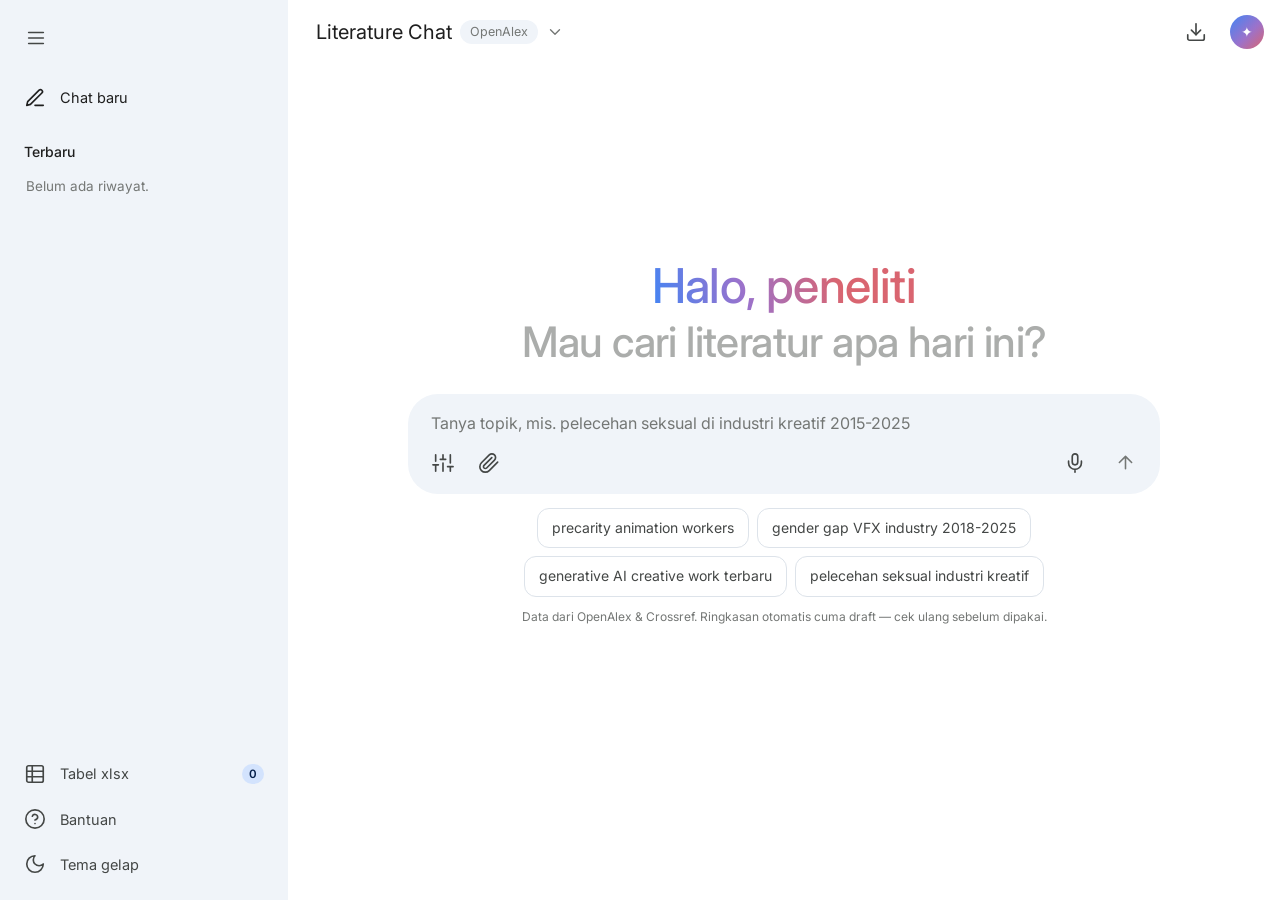
==== commit fb567a6a: "Halaman admin + mode maintenance - admin.html: login password (hanya hash PBKDF2 di kode), saklar   " ====
--- a/index.html
+++ b/index.html
@@ -1,5 +1,5 @@
 <!DOCTYPE html>
-<html lang="id">
+<html lang="id" class="boot">
 <head>
 <meta charset="utf-8">
 <meta name="viewport" content="width=device-width, initial-scale=1, viewport-fit=cover">
@@ -176,6 +176,21 @@
   </main>
 </div>
 
+<!-- ===== layar maintenance (diatur dari admin.html lewat status.json) ===== -->
+<div class="maint" id="maint" hidden>
+  <div class="maint-card">
+    <svg class="star big" viewBox="0 0 24 24" aria-hidden="true"><path fill="url(#sg)" d="M12 2C12 7.523 16.477 12 22 12C16.477 12 12 16.477 12 22C12 16.477 7.523 12 2 12C7.523 12 12 7.523 12 2Z"/></svg>
+    <h1 class="grad" data-m="title">Lagi maintenance sebentar</h1>
+    <p data-m="msg"></p>
+    <p class="maint-until" data-m="until" hidden></p>
+    <p class="maint-foot">Halaman ini otomatis kebuka lagi begitu maintenance selesai.</p>
+  </div>
+</div>
+<div class="adminbar" id="adminBar" hidden>
+  Mode maintenance <b>aktif</b> — pengunjung lagi lihat layar maintenance. Lo bisa pakai web karena login admin.
+  <a href="admin.html">Buka admin</a>
+</div>
+
 <div id="modalRoot"></div>
 <script src="core.js"></script>
 <script src="ui.js"></script>
--- a/style.css
+++ b/style.css
@@ -38,6 +38,7 @@
 }
 
 * { box-sizing: border-box; }
+[hidden] { display: none !important; }
 html, body { margin: 0; height: 100%; }
 body { background: var(--bg); color: var(--ink); font-family: var(--font); font-size: 16px; line-height: 1.6; -webkit-font-smoothing: antialiased; overflow: hidden; }
 button { font: inherit; color: inherit; }
@@ -309,6 +310,84 @@
   background: var(--ink); color: var(--bg); padding: 11px 20px; border-radius: 10px; font-size: 14px; box-shadow: var(--shadow);
 }
 
+/* ================= maintenance ================= */
+.boot .app { visibility: hidden; }
+.maint {
+  position: fixed; inset: 0; z-index: 300; background: var(--bg);
+  display: flex; align-items: center; justify-content: center; padding: 24px;
+}
+.maint[hidden] { display: none; }
+.maint-card { max-width: 560px; text-align: center; }
+.maint-card .star.big { width: 64px; height: 64px; animation: spin 8s linear infinite; }
+.maint-card h1 { font-size: clamp(28px, 5vw, 40px); font-weight: 500; margin: 22px 0 10px; letter-spacing: -.5px; line-height: 1.2; }
+.maint-card p { color: var(--ink-2); font-size: 17px; margin: 0 0 10px; white-space: pre-wrap; }
+.maint-card .maint-until { display: inline-block; background: var(--surface); color: var(--ink); border-radius: 99px; padding: 6px 16px; font-size: 14.5px; margin-top: 6px; }
+.maint-card .maint-until[hidden] { display: none; }
+.maint-card .maint-foot { font-size: 13px; color: var(--ink-3); margin-top: 22px; }
+.adminbar {
+  position: fixed; left: 50%; top: 10px; transform: translateX(-50%); z-index: 90; max-width: calc(100vw - 24px);
+  background: var(--warn); color: var(--bg); padding: 8px 16px; border-radius: 12px; font-size: 13.5px; box-shadow: var(--shadow);
+}
+.adminbar[hidden] { display: none; }
+.adminbar a { color: inherit; font-weight: 600; margin-left: 8px; }
+
+/* ================= admin ================= */
+.adm { min-height: 100vh; min-height: 100dvh; overflow-y: auto; height: 100%; }
+.adm-login { min-height: 100%; display: flex; align-items: center; justify-content: center; padding: 24px; }
+.adm-login form { width: 100%; max-width: 380px; text-align: center; }
+.adm-login .star { width: 44px; height: 44px; }
+.adm-login h1 { font-size: 30px; font-weight: 500; margin: 14px 0 4px; }
+.adm-login p { color: var(--ink-3); margin: 0 0 22px; font-size: 14.5px; }
+.adm-login input { font-size: 16px; padding: 13px 16px; border-radius: 14px; text-align: center; }
+.adm-login .pbtn { width: 100%; justify-content: center; padding: 12px; margin-top: 12px; font-size: 15px; }
+.adm-err { color: var(--danger) !important; min-height: 22px; margin: 10px 0 0 !important; }
+.adm-login .back { display: inline-block; margin-top: 18px; font-size: 14px; color: var(--ink-3); }
+
+.adm-top { display: flex; align-items: center; gap: 10px; padding: 14px 24px; border-bottom: 1px solid var(--line); position: sticky; top: 0; background: var(--bg); z-index: 5; }
+.adm-top .star { width: 26px; height: 26px; }
+.adm-top b { font-weight: 500; font-size: 18px; }
+.adm-top .sp { flex: 1; }
+.adm-body { max-width: 1100px; margin: 0 auto; padding: 24px; display: grid; grid-template-columns: minmax(0, 1.15fr) minmax(0, 1fr); gap: 20px; align-items: start; }
+.panel2 { background: var(--surface); border-radius: 24px; padding: 22px 24px; }
+.panel2 h2 { font-size: 19px; font-weight: 500; margin: 0 0 4px; }
+.panel2 > p.muted { margin: 0 0 16px; font-size: 14px; }
+.panel2 .fld { margin-bottom: 14px; }
+.panel2 textarea { width: 100%; min-height: 96px; resize: vertical; padding: 10px 12px; border-radius: 10px; border: 1px solid var(--line); background: var(--bg); color: var(--ink); font: inherit; font-size: 14px; line-height: 1.5; }
+.panel2 input[type="datetime-local"], .panel2 input[type="password"] { width: 100%; padding: 9px 12px; border-radius: 10px; border: 1px solid var(--line); background: var(--bg); color: var(--ink); font: inherit; font-size: 14px; }
+.statusrow { display: flex; align-items: center; gap: 14px; background: var(--bg); border-radius: 18px; padding: 14px 16px; margin-bottom: 18px; }
+.statusrow .lbl { flex: 1; }
+.statusrow .lbl b { display: block; font-weight: 500; }
+.statusrow .lbl small { color: var(--ink-3); font-size: 12.5px; }
+.pill { display: inline-flex; align-items: center; gap: 6px; padding: 3px 11px; border-radius: 99px; font-size: 12.5px; font-weight: 600; }
+.pill::before { content: ""; width: 7px; height: 7px; border-radius: 50%; background: currentColor; }
+.pill.on { background: color-mix(in srgb, var(--warn) 18%, transparent); color: var(--warn); }
+.pill.off { background: color-mix(in srgb, #1e8e3e 16%, transparent); color: #1e8e3e; }
+:root[data-theme="dark"] .pill.off { color: #81c995; }
+@media (prefers-color-scheme: dark) { :root:not([data-theme="light"]) .pill.off { color: #81c995; } }
+.switch { position: relative; width: 52px; height: 32px; flex: none; }
+.switch input { opacity: 0; width: 0; height: 0; position: absolute; }
+.switch span { position: absolute; inset: 0; border-radius: 99px; background: var(--line); cursor: pointer; transition: .2s; }
+.switch span::after { content: ""; position: absolute; left: 4px; top: 4px; width: 24px; height: 24px; border-radius: 50%; background: var(--bg); transition: .2s; box-shadow: 0 1px 3px rgba(0,0,0,.25); }
+.switch input:checked + span { background: var(--warn); }
+.switch input:checked + span::after { transform: translateX(20px); }
+.switch input:focus-visible + span { outline: 2px solid var(--accent); outline-offset: 2px; }
+.adm-acts { display: flex; gap: 8px; flex-wrap: wrap; align-items: center; margin-top: 4px; }
+.adm-acts .pbtn.tonal { padding: 9px 18px; }
+.adm-note { font-size: 12.5px; color: var(--ink-3); margin: 12px 0 0; }
+.adm-note a { color: var(--accent); }
+.preview { border: 1px solid var(--line); border-radius: 20px; overflow: hidden; background: var(--bg); }
+.preview .pv-bar { display: flex; gap: 6px; padding: 10px 14px; border-bottom: 1px solid var(--line); align-items: center; }
+.preview .pv-bar i { width: 10px; height: 10px; border-radius: 50%; background: var(--line); }
+.preview .pv-bar span { margin-left: 8px; font-size: 12px; color: var(--ink-3); }
+.preview .maint-card { padding: 34px 22px 30px; margin: 0 auto; }
+.preview .maint-card .star.big { width: 44px; height: 44px; }
+.preview .maint-card h1 { font-size: 24px; margin: 14px 0 8px; }
+.preview .maint-card p { font-size: 14.5px; }
+.steps { margin: 6px 0 14px; padding-left: 20px; color: var(--ink-2); font-size: 14px; }
+.steps li { margin-bottom: 4px; }
+.tokstate { display: flex; align-items: center; gap: 8px; font-size: 14px; margin-bottom: 12px; }
+.side-col { display: flex; flex-direction: column; gap: 20px; }
+
 /* ================= responsif ================= */
 @media (max-width: 860px) {
   .side { position: fixed; z-index: 70; top: 0; bottom: 0; left: 0; width: 288px; transform: translateX(-100%); transition: transform .22s ease; }
@@ -332,6 +411,9 @@
   .tbar .fld { width: calc(50% - 4px); }
   .stats { grid-template-columns: repeat(2, minmax(0, 1fr)); }
   .grid2 { grid-template-columns: 1fr; }
+  .adm-body { grid-template-columns: minmax(0, 1fr); padding: 16px; }
+  .adm-top { padding: 12px 14px; }
+  .panel2 { padding: 18px; }
 }
 @media (max-width: 480px) {
   .srcpill { display: none; }
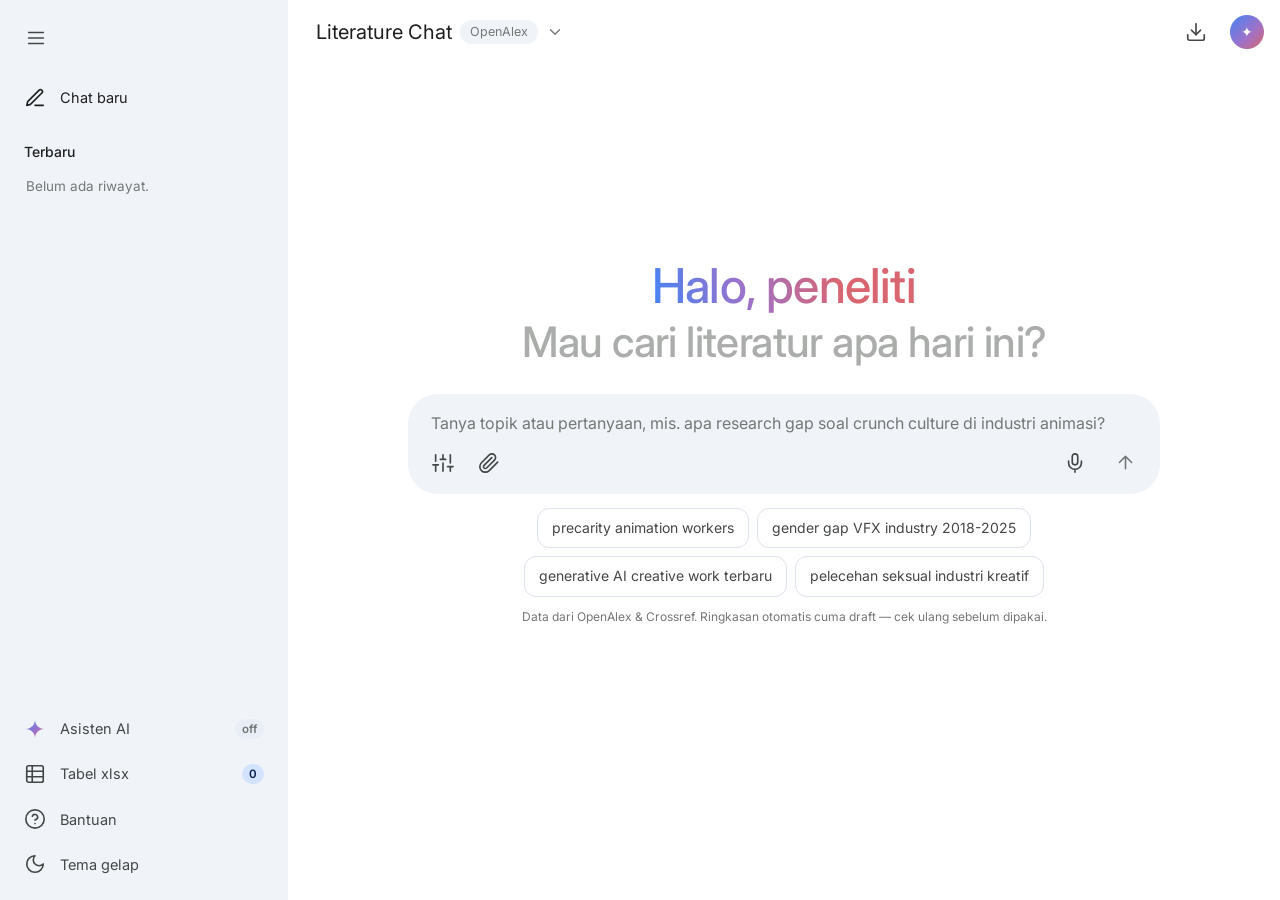
==== commit a6e267ab: "Asisten AI (Groq) + saring hasil yang meleset Asisten AI: - Jawab pertanyaan berdasarkan jurnal hasi" ====
--- a/index.html
+++ b/index.html
@@ -7,7 +7,8 @@
 <link rel="preconnect" href="https://fonts.googleapis.com">
 <link rel="preconnect" href="https://fonts.gstatic.com" crossorigin>
 <link href="https://fonts.googleapis.com/css2?family=Google+Sans+Flex:opsz,wght@6..144,400;6..144,500;6..144,600&family=Inter:wght@400;500;600&display=swap" rel="stylesheet">
-<link rel="stylesheet" href="style.css">
+<link rel="stylesheet" href="style.css?v=20261103g">
+<script>/* pengaman: jangan pernah biarin halaman ketutup lebih dari 3 detik */setTimeout(function(){document.documentElement.classList.remove("boot")},3000)</script>
 </head>
 <body>
 
@@ -35,6 +36,7 @@
     </div>
 
     <div class="side-bottom">
+      <button class="sitem" id="aiBtn" title="Asisten AI"><svg class="star sm" viewBox="0 0 24 24" aria-hidden="true"><path fill="url(#sg)" d="M12 2C12 7.523 16.477 12 22 12C16.477 12 12 16.477 12 22C12 16.477 7.523 12 2 12C7.523 12 12 7.523 12 2Z"/></svg><span>Asisten AI</span><b class="badge off" id="aiBadge">off</b></button>
       <button class="sitem" data-view="tabel" title="Tabel xlsx"><i data-i="table"></i><span>Tabel xlsx</span><b class="badge" id="cnt">0</b></button>
       <button class="sitem" data-view="bantuan" title="Bantuan"><i data-i="help"></i><span>Bantuan</span></button>
       <button class="sitem" id="themeBtn" title="Ganti tema"><i data-i="moon"></i><span id="themeLbl">Tema gelap</span></button>
@@ -92,7 +94,7 @@
             </div>
 
             <form class="composer" id="composer" autocomplete="off">
-              <textarea id="input" rows="1" placeholder="Tanya topik, mis. pelecehan seksual di industri kreatif 2015-2025"></textarea>
+              <textarea id="input" rows="1" placeholder="Tanya topik atau pertanyaan, mis. apa research gap soal crunch culture di industri animasi?"></textarea>
               <div class="crow">
                 <button type="button" class="ib" id="filterBtn" title="Filter"><i data-i="sliders"></i></button>
                 <button type="button" class="ib" id="importBtn" title="Impor file .xlsx lama"><i data-i="attach"></i></button>
@@ -114,10 +116,15 @@
       <div class="page">
         <div class="page-h">
           <h2>Tabel format xlsx</h2>
-          <p class="muted">NO · LINK · TAHUN · REFERENSI · RINGKASAN — klik sel ringkasan buat edit</p>
+          <p class="muted">Pilih format kolom di bawah — klik sel yang bisa diisi buat edit</p>
         </div>
         <div class="tbar">
-          <label class="fld"><span>Format referensi</span>
+          <label class="fld"><span>Format tabel</span>
+          <select id="tFormat">
+            <option value="a">Awal: Link · Tahun · Referensi · Ringkasan</option>
+            <option value="b">Analisis: Author · Method · Finding · Gap</option>
+          </select></label>
+        <label class="fld"><span>Format referensi</span>
             <select id="style">
               <option value="apa">APA 7</option>
               <option value="ieee">IEEE</option>
@@ -132,6 +139,7 @@
               <option value="year">Tahun terbaru</option>
             </select></label>
           <div class="sp"></div>
+          <button class="pbtn" id="aiFillBtn"><svg class="star sm" viewBox="0 0 24 24" aria-hidden="true"><path fill="url(#sg)" d="M12 2C12 7.523 16.477 12 22 12C16.477 12 12 16.477 12 22C12 16.477 7.523 12 2 12C7.523 12 12 7.523 12 2Z"/></svg> Isi pakai AI</button>
           <button class="pbtn tonal" id="xlsxBtn"><i data-i="download"></i> Download .xlsx</button>
           <button class="pbtn" id="tsvBtn"><i data-i="copy"></i> Copy ke Excel</button>
           <button class="pbtn" id="csvBtn">CSV</button>
@@ -192,7 +200,8 @@
 </div>
 
 <div id="modalRoot"></div>
-<script src="core.js"></script>
-<script src="ui.js"></script>
+<script src="core.js?v=20261103g"></script>
+<script src="ai.js?v=20261103g"></script>
+<script src="ui.js?v=20261103g"></script>
 </body>
 </html>
--- a/style.css
+++ b/style.css
@@ -419,3 +419,74 @@
   .srcpill { display: none; }
   .crow .chips { display: none; }
 }
+
+/* ================= tabel format analisis ================= */
+#tFormat { min-width: 250px; }
+.tbar .fld:has(#tFormat) { width: 270px; }
+table.fmt-b { min-width: 1500px; }
+table.fmt-b th { background: #f9cb9c; color: #1f1f1f; text-align: center; border: 1px solid #000; }
+table.fmt-b td { border: 1px solid var(--line); }
+.celllink a { word-break: break-all; }
+.cellwide { min-width: 180px; max-width: 360px; color: var(--ink-2); }
+.editable { cursor: text; border-radius: 6px; margin: -3px -5px; padding: 3px 5px; }
+.editable:hover { background: var(--hover); }
+
+/* ================= asisten AI ================= */
+svg.star.sm { width: 17px; height: 17px; }
+.sitem svg.star.sm { width: 22px; height: 22px; }
+.badge.off { background: var(--surface-2); color: var(--ink-3); }
+.aians { line-height: 1.7; }
+.aians p { margin: 0 0 10px; }
+.aians ul { margin: 0 0 10px; padding-left: 20px; }
+.aians li { margin-bottom: 6px; }
+.aians.err { color: var(--warn); display: flex; flex-wrap: wrap; gap: 8px; align-items: center; }
+.aians .shimmer { padding: 4px 0 6px; }
+a.cite {
+  display: inline-block; font-size: 11.5px; font-weight: 600; line-height: 1; vertical-align: 2px;
+  padding: 3px 5px; margin: 0 1px; border-radius: 6px; text-decoration: none;
+  background: var(--accent-bg); color: var(--accent-ink);
+}
+a.cite:hover { filter: brightness(.95); }
+.caret { display: inline-block; width: 8px; height: 16px; background: var(--accent); vertical-align: -2px; margin-left: 2px; border-radius: 2px; animation: blink2 1s steps(2) infinite; }
+@keyframes blink2 { 50% { opacity: 0; } }
+.aimeta { display: flex; flex-wrap: wrap; align-items: center; gap: 6px; font-size: 12.5px; color: var(--ink-3); margin: 2px 0 0; }
+.linkbtn { border: 0; background: none; color: var(--accent); cursor: pointer; padding: 0; font-size: inherit; }
+.linkbtn:hover { text-decoration: underline; }
+.aidiv { height: 1px; background: var(--line); margin: 16px 0 14px; }
+.aihint { margin-bottom: 12px; }
+.card.flash { animation: flash 1.6s ease; }
+@keyframes flash { 0%, 40% { box-shadow: 0 0 0 3px var(--accent); } 100% { box-shadow: 0 0 0 0 transparent; } }
+.aistate { display: flex; align-items: center; gap: 8px; font-size: 14px; margin: 0 0 16px; color: var(--ink-2); }
+.modal input[type="password"] { width: 100%; padding: 9px 12px; border-radius: 10px; border: 1px solid var(--line); background: var(--bg); color: var(--ink); font: inherit; font-size: 14px; }
+.modal .btn.danger { color: var(--danger); }
+
+/* ================= hasil meleset: animasi hapus ================= */
+.cards { gap: 0; }
+.cards > .card { margin-top: 10px; }
+.cards > .card:first-child { margin-top: 0; }
+.card.prune { position: relative; overflow: hidden; pointer-events: none; animation: prune 1.9s cubic-bezier(.4, 0, .2, 1) .5s forwards; }
+.card.prune::after {
+  content: attr(data-miss); position: absolute; right: 14px; top: 12px;
+  font-size: 12px; font-weight: 600; padding: 3px 10px; border-radius: 99px;
+  background: var(--danger); color: var(--bg); opacity: 0; transform: scale(.8);
+  animation: stamp .35s ease .5s forwards;
+}
+@keyframes stamp { to { opacity: 1; transform: scale(1); } }
+@keyframes prune {
+  0%   { max-height: 420px; }
+  18%  { box-shadow: 0 0 0 2px var(--danger); background: color-mix(in srgb, var(--danger) 9%, transparent); opacity: 1; transform: none; }
+  45%  { opacity: 1; transform: none; max-height: 420px; }
+  70%  { opacity: 0; transform: translateX(40px) scale(.97); max-height: 420px; margin-top: 10px; padding-top: 14px; padding-bottom: 14px; border-width: 1px; }
+  100% { opacity: 0; transform: translateX(40px) scale(.97); max-height: 0; margin-top: 0; padding-top: 0; padding-bottom: 0; border-width: 0; }
+}
+.card.dim { opacity: .62; border-style: dashed; }
+.card.dim:hover { opacity: 1; }
+.card.dim .num { display: none; }
+.prunebar {
+  display: flex; align-items: center; gap: 10px; margin-top: 12px; padding: 10px 14px; border-radius: 14px;
+  background: var(--surface); font-size: 13.5px; color: var(--ink-2); animation: fadein .4s ease 2.2s both;
+}
+.prunebar svg.i { width: 18px; height: 18px; color: var(--ink-3); }
+.prunebar span { flex: 1; }
+@keyframes fadein { from { opacity: 0; transform: translateY(-4px); } to { opacity: 1; transform: none; } }
+@media (prefers-reduced-motion: reduce) { .card.prune { display: none; } .prunebar { animation: none; } }
